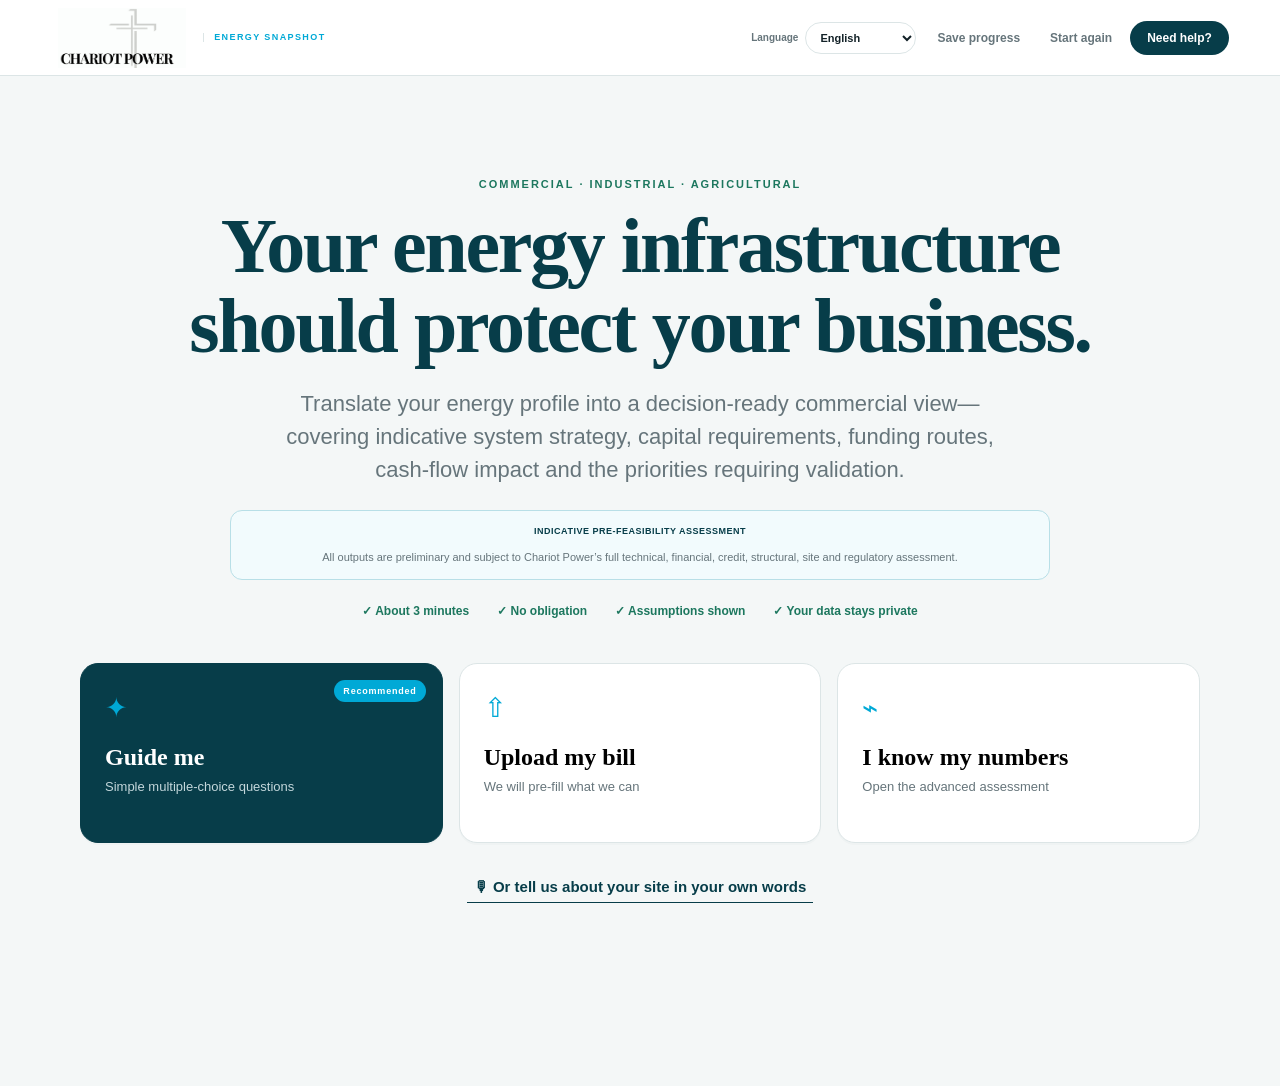
==== index.html @ 72719eb7 "Add files via upload" ====
<!doctype html>
<html lang="en-ZA">
<head>
  <meta charset="utf-8">
  <meta name="viewport" content="width=device-width,initial-scale=1,viewport-fit=cover">
  <meta name="theme-color" content="#073d49">
  <title>Chariot Energy Snapshot</title>
  <meta name="description" content="A clear, finance-first energy pre-feasibility assessment for South African businesses.">
  <meta property="og:title" content="Chariot Power — Energy Snapshot">
  <meta property="og:description" content="See what solar could mean for your site, cash flow and energy risk.">
  <meta property="og:image" content="og-image.png">
  <link rel="manifest" href="manifest.webmanifest">
  <link rel="icon" href="chariot-logo.svg">
  <link rel="stylesheet" href="styles.css?v=20260901j">
<style>
.stat-row{display:flex;justify-content:space-between;gap:12px;padding:7px 0;border-bottom:1px solid rgba(0,0,0,.06);font-size:13px}
.stat-row:last-of-type{border-bottom:0}
.stat-row b{font-weight:700;white-space:nowrap}
.stage{display:flex;gap:11px;align-items:flex-start;padding:9px 0}
.stage-n{width:24px;height:24px;border-radius:50%;background:#073D49;color:#fff;display:grid;place-items:center;font-size:12px;font-weight:700;flex:none}
.stage p{margin:3px 0 0;font-size:12.5px;line-height:1.5;opacity:.8}
.muted-note{font-size:11.5px;opacity:.72;line-height:1.5;margin:8px 0 0}
@media print{
  .site-map,#mapTools,.wizard-nav,.action-layer,button{display:none!important}
  body{background:#fff}
  .chart-card{break-inside:avoid;page-break-inside:avoid;border:1px solid #ccc!important}
}
</style>
</head>
<body>
  <a class="skip-link" href="#workspace">Skip to assessment</a>
  <header class="topbar">
    <a class="brand" href="#" aria-label="Chariot Energy Snapshot home">
      <img class="brand-logo" src="chariot-logo.svg" alt="Chariot Power">
      <span class="brand-product">ENERGY SNAPSHOT</span>
    </a>
    <div class="top-actions">
      <label class="language-control" for="languageSelect"><span>Language</span><select id="languageSelect" aria-label="Language"><option value="en">English</option><option value="zu">isiZulu</option><option value="af">Afrikaans</option></select></label>
      <button class="text-btn" id="saveBtn" type="button">Save progress</button>
      <button class="text-btn" id="restartBtn" type="button">Start again</button>
      <button class="help-btn" id="helpBtn" type="button">Need help?</button>
    </div>
  </header>

  <main id="workspace" class="workspace">
    <section class="intro" id="intro">
      <div class="eyebrow">COMMERCIAL · INDUSTRIAL · AGRICULTURAL</div>
      <h1>Your energy infrastructure should protect your business.</h1>
      <p>Translate your energy profile into a decision-ready commercial view—covering indicative system strategy, capital requirements, funding routes, cash-flow impact and the priorities requiring validation.</p>
      <div class="scope-notice"><strong>Indicative pre-feasibility assessment</strong><span>All outputs are preliminary and subject to Chariot Power’s full technical, financial, credit, structural, site and regulatory assessment.</span></div>
      <div class="trust-row" aria-label="Assessment benefits">
        <span>✓ About 3 minutes</span><span>✓ No obligation</span><span>✓ Assumptions shown</span><span>✓ Your data stays private</span>
      </div>

      <div class="start-grid">
        <button class="start-card primary" type="button" data-start="guided">
          <span class="start-icon">✦</span><strong>Guide me</strong>
          <small>Simple multiple-choice questions</small><b>Recommended</b>
        </button>
        <button class="start-card" type="button" data-start="upload">
          <span class="start-icon">⇧</span><strong>Upload my bill</strong>
          <small>We will pre-fill what we can</small>
        </button>
        <button class="start-card" type="button" data-start="advanced">
          <span class="start-icon">⌁</span><strong>I know my numbers</strong>
          <small>Open the advanced assessment</small>
        </button>
      </div>
      <button class="voice-start" id="voiceStart" type="button">🎙 Or tell us about your site in your own words</button>
      <div class="voice-panel" id="voicePanel" hidden>
        <label for="voiceNotes">Describe your electricity problem, equipment and priorities</label>
        <textarea id="voiceNotes" rows="4" placeholder="For example: We run a dairy farm near Underberg. Our bill is about R80,000 per month, mostly from cooling and pumps..."></textarea>
        <div class="inline-actions"><button class="secondary-btn" id="recordBtn" type="button">Start voice capture</button><button class="primary-btn compact" data-start="guided" type="button">Use these notes</button></div>
        <p class="micro">Voice capture uses your browser's speech service where supported. You can edit the transcript before sharing.</p>
      </div>
    </section>

    <section class="app" id="app" hidden>
      <nav class="progress" aria-label="Assessment progress">
        <button type="button" data-step-nav="1"><span>1</span><b>Energy</b></button>
        <button type="button" data-step-nav="2"><span>2</span><b>Site</b></button>
        <button type="button" data-step-nav="3"><span>3</span><b>Solution</b></button>
        <button type="button" data-step-nav="4"><span>4</span><b>Finance</b></button>
        <button type="button" data-step-nav="5"><span>5</span><b>Snapshot</b></button>
      </nav>

      <div class="assessment-scope"><b>INDICATIVE · SUBJECT TO FULL ASSESSMENT</b><span>Figures update from the information supplied and modelled assumptions. They do not constitute a quotation, finance approval, engineering design or performance guarantee.</span></div>
      <div class="mode-bar">
        <div><strong id="modeTitle">Guided mode</strong><small id="modeCopy">We will keep this simple and make transparent assumptions.</small></div>
        <label class="switch"><input id="advancedToggle" type="checkbox"><span></span>Advanced</label>
      </div>

      <div class="app-grid">
        <div class="form-column">
          <section class="step active" data-step="1">
            <div class="step-head"><span>01</span><div><h2>Let’s understand your energy spend</h2><p>Use the number you know. You can skip anything else.</p></div></div>

            <div class="choice-tabs" role="tablist" aria-label="Energy input method">
              <button class="active" type="button" data-energy-mode="bill">I know my monthly bill</button>
              <button type="button" data-energy-mode="kwh">I know my monthly kWh</button>
              <button type="button" data-energy-mode="upload">Upload a bill</button>
            </div>
            <div class="field-grid two">
              <div class="field" data-energy-panel="bill"><label for="monthlyBill">Average monthly bill <span>including VAT</span></label><div class="input-prefix"><i>R</i><input id="monthlyBill" inputmode="decimal" type="number" min="0" step="1000" placeholder="e.g. 80 000"></div></div>
              <div class="field" data-energy-panel="kwh" hidden><label for="monthlyKwh">Average monthly usage</label><div class="input-suffix"><input id="monthlyKwh" inputmode="decimal" type="number" min="0" step="1000" placeholder="e.g. 35 000"><i>kWh</i></div></div>
              <div class="field"><label for="billHistory">How much billing history do you have?</label><select id="billHistory"><option value="1">One recent bill</option><option value="3">About 3 months</option><option value="6">About 6 months</option><option value="12" selected>12 months or more</option></select></div>
            </div>
            <div class="upload-zone" data-energy-panel="upload" hidden>
              <input id="billFile" type="file" accept=".pdf,.csv,.xlsx,.xls,image/*" multiple>
              <label for="billFile"><strong>Drop bills or meter data here</strong><span>PDF, photo, CSV or spreadsheet</span></label>
              <div id="fileList" class="file-list"></div>
              <p class="micro">Files are analysed in your browser for this preliminary snapshot and are not automatically transmitted.</p>
            </div>

            <fieldset>
              <legend>What kind of operation is this?</legend>
              <div class="option-grid sectors" id="sectorChoices">
                <button type="button" data-value="farm"><span>🌱</span><b>Farm / Agriculture</b></button>
                <button type="button" data-value="industrial"><span>⚙</span><b>Factory / Industrial</b></button>
                <button type="button" data-value="commercial"><span>▦</span><b>Commercial / Retail</b></button>
                <button type="button" data-value="hospitality"><span>⌂</span><b>Hospitality</b></button>
                <button type="button" data-value="mining"><span>◇</span><b>Mining / Quarry</b></button>
                <button type="button" data-value="other"><span>＋</span><b>Something else</b></button>
              </div>
            </fieldset>

            <div class="advanced-only">
              <h3>Advanced electricity details</h3>
              <div class="field-grid three">
                <div class="field"><label for="tariff">Blended tariff</label><div class="input-prefix"><i>R</i><input id="tariff" type="number" min="0.5" max="12" step="0.01" value="2.65"></div></div>
                <div class="field"><label for="peakKva">Recorded peak demand</label><div class="input-suffix"><input id="peakKva" type="number" min="0" step="1" placeholder="Optional"><i>kVA</i></div></div>
                <div class="field"><label for="demandCharge">Demand charge</label><div class="input-suffix"><input id="demandCharge" type="number" min="0" step="10" value="185"><i>R/kVA</i></div></div>
              </div>
            </div>
            <div class="step-actions"><span></span><button class="primary-btn next" type="button" data-next="2">Continue to site →</button></div>
          </section>

          <section class="step" data-step="2">
            <div class="step-head"><span>02</span><div><h2>Tell us about your site</h2><p>We use location and operating patterns to tighten the estimate.</p></div></div>

            <fieldset>
              <legend>Where is the site?</legend>
              <div class="location-box">
                <div class="location-search"><input id="siteAddress" type="search" placeholder="Search business, town or address"><button id="addressSearchBtn" type="button">Search</button></div>
                <div id="addressResults" class="address-results" hidden></div>
                <div class="location-search coordinate-search"><input id="manualCoordinates" type="text" inputmode="decimal" placeholder="Paste coordinates, e.g. -29.8587, 31.0218"><button id="coordinateBtn" type="button">Use coordinates</button></div>
                <div class="location-divider"><span>or</span></div>
                <button class="location-btn" id="geoBtn" type="button">◎ Use my current location</button>
                <p id="geoStatus" class="status-line">You can also choose a province below.</p>
                <div id="siteMap" class="site-map" hidden aria-label="Satellite site map"></div>
                <div id="mapTools" class="map-tools" hidden aria-label="Site mapping tools"><button type="button" data-map-tool="freehand">✏️ Freehand area</button><button type="button" data-map-tool="rectangle">▭ Rectangle</button><label class="map-pin-type"><span>Pin type</span><select id="pinType"><option value="inverter">Inverter</option><option value="battery">Battery</option><option value="grid">Grid point</option><option value="critical">Critical load</option></select></label><button type="button" data-map-tool="marker">📍 Drop pin</button><button type="button" data-map-tool="polyline">📏 Measure cable run</button><button type="button" data-map-tool="clear">↺ Clear</button></div>
                <div id="mapReadout" class="map-readout" hidden></div>
                <div id="solarResourceCard" class="solar-resource-card" hidden>
                  <div><strong>Free solar-resource check</strong><p>With your permission, retrieve measured long-term solar data for these coordinates from PVGIS, falling back to NASA POWER. Your coordinates leave this browser only when you press the button.</p></div>
                  <button type="button" id="solarDataBtn">Retrieve free solar data</button>
                  <div id="solarDataStatus" class="solar-data-status">Using the provincial average until you retrieve free solar data.</div>
                  <div class="source-links"><a href="https://power.larc.nasa.gov/docs/services/api/" target="_blank" rel="noopener">NASA POWER API documentation</a><a href="https://joint-research-centre.ec.europa.eu/photovoltaic-geographical-information-system-pvgis/using-pvgis-5/api-non-interactive-service_en" target="_blank" rel="noopener">PVGIS API documentation</a><a id="pvgisLink" href="https://re.jrc.ec.europa.eu/pvg_tools/en/" target="_blank" rel="noopener">Validate in PVGIS</a></div>
                </div>
              </div>
              <div class="field-grid two compact-top">
                <div class="field"><label for="province">Province</label><select id="province"><option value="">Choose province</option><option>KwaZulu-Natal</option><option>Gauteng</option><option>Western Cape</option><option>Eastern Cape</option><option>Free State</option><option>Limpopo</option><option>Mpumalanga</option><option>North West</option><option>Northern Cape</option></select></div>
                <div class="field"><label for="supply">Electricity supply</label><select id="supply"><option value="eskom">Eskom direct</option><option value="municipal">Municipality</option><option value="private">Private / landlord</option><option value="unknown">Not sure</option></select></div>
              </div>
            </fieldset>

            <fieldset>
              <legend>When do you use most electricity?</legend>
              <div class="option-grid three" id="timingChoices">
                <button type="button" data-value="day"><span>☀</span><b>Mostly daytime</b><small>More than 60% while the sun is up</small></button>
                <button class="selected" type="button" data-value="mixed"><span>◐</span><b>Day and night</b><small>A fairly even operating pattern</small></button>
                <button type="button" data-value="night"><span>☾</span><b>Mostly at night</b><small>Less than 30% during daytime</small></button>
              </div>
            </fieldset>

            <fieldset>
              <legend>What do you want to power? <em>Choose everything that applies</em></legend>
              <div class="load-builder" id="loadBuilder"></div>
              <button class="add-custom advanced-only" id="addCustomLoad" type="button">＋ Add custom equipment</button>
              <p id="loadSummary" class="assumption-note">Nothing selected yet. We can estimate from your bill if you prefer.</p>
            </fieldset>

            <div class="advanced-only">
              <h3>Advanced site details</h3>
              <div class="field-grid three">
                <div class="field"><label for="roofArea">Usable roof area</label><div class="input-suffix"><input id="roofArea" type="number" min="0" placeholder="Optional"><i>m²</i></div></div>
                <div class="field"><label for="groundArea">Usable ground area</label><div class="input-suffix"><input id="groundArea" type="number" min="0" placeholder="Optional"><i>m²</i></div></div>
                <div class="field"><label for="growth">Planned load growth</label><div class="input-suffix"><input id="growth" type="number" min="0" max="100" value="0"><i>%</i></div></div>
              </div>
              <div id="customLoads" class="custom-loads"></div>
              <div id="advancedLoadTable" class="advanced-load-table"></div>
              <p class="micro">Advanced equipment fields refine the operating profile. Leave unknown values unchanged and they remain clearly labelled as assumptions.</p>
            </div>

            <div class="step-actions"><button class="ghost-btn back" type="button" data-back="1">← Back</button><button class="primary-btn next" type="button" data-next="3">Build my options →</button></div>
          </section>

          <section class="step" data-step="3">
            <div class="step-head"><span>03</span><div><h2>Build the right energy strategy</h2><p>Start with the outcome you need. Add or remove options at any time.</p></div></div>

            <fieldset>
              <legend>What matters most right now?</legend>
              <div class="option-grid three" id="priorityChoices">
                <button class="selected" type="button" data-value="cashflow"><span>↗</span><b>Protect cash flow</b><small>Low or no upfront capital</small></button>
                <button type="button" data-value="ownership"><span>◆</span><b>Own the system</b><small>Build a long-term asset</small></button>
                <button type="button" data-value="return"><span>⌁</span><b>Fastest return</b><small>Maximise financial benefit</small></button>
              </div>
            </fieldset>

            <fieldset>
              <legend>How much continuity do you need?</legend>
              <div class="option-grid three" id="resilienceChoices">
                <button class="selected" type="button" data-value="saving"><span>☀</span><b>Cost saving</b><small>No battery required</small></button>
                <button type="button" data-value="critical"><span>▣</span><b>Critical loads</b><small>Keep essentials operating</small></button>
                <button type="button" data-value="full"><span>⬡</span><b>Full-site resilience</b><small>Extended operational continuity</small></button>
              </div>
            </fieldset>

            <fieldset>
              <legend>Optional upgrades <em>See the impact instantly</em></legend>
              <div class="upgrade-grid" id="upgradeGrid"></div>
              <p class="micro">Selections are indicative allowances, not final engineering specifications.</p>
            </fieldset>

            <div class="advanced-only">
              <h3>Advanced operating details</h3>
              <div class="field-grid three">
                <div class="field"><label for="dieselSpend">Monthly diesel spend</label><div class="input-prefix"><i>R</i><input id="dieselSpend" type="number" min="0" value="0"></div></div>
                <div class="field"><label for="outageHours">Typical outage duration</label><div class="input-suffix"><input id="outageHours" type="number" min="0" max="24" step="0.5" value="2"><i>hours</i></div></div>
                <div class="field"><label for="criticalPercent">Critical portion of load</label><div class="input-suffix"><input id="criticalPercent" type="number" min="5" max="100" value="30"><i>%</i></div></div>
                <div class="field"><label for="performanceRatio">Performance ratio</label><div class="input-suffix"><input id="performanceRatio" type="number" min="50" max="95" value="79"><i>%</i></div></div>
                <div class="field"><label for="degradation">Annual PV degradation</label><div class="input-suffix"><input id="degradation" type="number" min="0" max="2" step="0.05" value="0.5"><i>%</i></div></div>
                <div class="field"><label for="existingGenerator">Existing generator</label><select id="existingGenerator"><option value="none">None</option><option value="manual">Manual generator</option><option value="auto">Automatic generator / ATS</option><option value="unknown">Not sure</option></select></div>
              </div>
            </div>

            <div class="step-actions"><button class="ghost-btn back" type="button" data-back="2">← Back</button><button class="primary-btn next" type="button" data-next="4">Compare finance →</button></div>
          </section>

          <section class="step" data-step="4">
            <div class="step-head"><span>04</span><div><h2>Compare ways to fund it</h2><p>See the estimated cash impact—not just the system price.</p></div></div>
            <div class="finance-summary" id="financeSummary"></div>
            <div class="finance-cards" id="financeCards"></div>
            <div class="advanced-only">
              <h3>Adjust finance assumptions</h3>
              <div class="field-grid four">
                <div class="field"><label for="interestRate">Bank interest</label><div class="input-suffix"><input id="interestRate" type="number" min="0" max="30" step="0.1" value="11.75"><i>%</i></div></div>
                <div class="field"><label for="loanTerm">Loan term</label><div class="input-suffix"><input id="loanTerm" type="number" min="1" max="20" value="10"><i>years</i></div></div>
                <div class="field"><label for="deposit">Deposit</label><div class="input-suffix"><input id="deposit" type="number" min="0" max="100" value="10"><i>%</i></div></div>
                <div class="field"><label for="ppaEscalation">PPA escalation</label><div class="input-suffix"><input id="ppaEscalation" type="number" min="0" max="15" step="0.1" value="6"><i>%</i></div></div>
                <div class="field"><label for="gridEscalation">Grid escalation</label><div class="input-suffix"><input id="gridEscalation" type="number" min="0" max="20" step="0.1" value="8"><i>%</i></div></div>
                <div class="field"><label for="discountRate">Discount rate</label><div class="input-suffix"><input id="discountRate" type="number" min="0" max="30" step="0.1" value="10"><i>%</i></div></div>
                <div class="field"><label for="ppaDiscount">PPA starting discount</label><div class="input-suffix"><input id="ppaDiscount" type="number" min="1" max="50" value="15"><i>%</i></div></div>
                <div class="field"><label for="ppaRate">PPA starting tariff</label><div class="input-prefix"><i>R</i><input id="ppaRate" type="number" min="0" max="10" step="0.01" placeholder="Auto"></div></div>
                <div class="field"><label for="analysisYears">Analysis period</label><div class="input-suffix"><input id="analysisYears" type="number" min="5" max="25" value="20"><i>years</i></div></div>
                <div class="field"><label for="taxRate">Indicative company tax rate</label><div class="input-suffix"><input id="taxRate" type="number" min="0" max="50" value="27"><i>%</i></div></div>
              </div>
            </div>
            <div class="assumption-banner">ⓘ All financial comparisons are indicative pre-feasibility scenarios and remain subject to full credit assessment, verified tariffs, approved funding terms, tax review and final commercial agreements.</div>
            <div class="step-actions"><button class="ghost-btn back" type="button" data-back="3">← Back</button><button class="primary-btn next" type="button" data-next="5">View my snapshot →</button></div>
          </section>

          <section class="step results-step" data-step="5">
            <div class="result-hero">
              <div><div class="result-brand result-brand-dark"><img src="chariot-logo-transparent.png" alt="Chariot Power"><span>ENERGY SNAPSHOT</span></div><div class="eyebrow light">INDICATIVE PRE-FEASIBILITY SNAPSHOT · SUBJECT TO FULL ASSESSMENT</div><h2 id="resultHeadline">A clearer energy path starts here.</h2><p id="resultSubhead"></p></div>
              <div class="confidence-ring"><strong id="confidenceScore">—</strong><span>data confidence</span></div>
            </div>
            <div class="result-kpis" id="resultKpis"></div>
            <div class="decision-card"><div><span>INDICATIVE ROUTE FOR FURTHER ASSESSMENT</span><h3 id="recommendation"></h3><p id="recommendationWhy"></p></div><div class="decision-badge" id="fitBadge"></div></div>
            <div class="dashboard-grid">
              <article class="chart-card wide"><header><div><span>20-YEAR CAPITAL DECISION</span><h3>What each route could cost</h3></div><div class="scenario-switch"><button class="active" data-scenario="base">Base</button><button data-scenario="conservative">Conservative</button><button data-scenario="upside">Upside</button></div></header><div id="costChart" class="chart"></div></article>
              <article class="chart-card"><header><div><span>ENERGY MATCH</span><h3>Typical operating day</h3></div></header><div id="loadChart" class="chart"></div></article>
              <article class="chart-card"><header><div><span>SOLUTION</span><h3>Proposed first configuration</h3></div></header><div id="systemSnapshot"></div></article><article class="chart-card"><header><div><span>STAGED ROADMAP</span><h3>Build now, remain ready for later</h3></div></header><div id="stagedPlan"></div></article>
              <article class="chart-card wide"><header><div><span>MONTHLY ENERGY</span><h3>Consumption and solar generation through the year</h3></div></header><div id="monthlyChart" class="chart"></div></article>
              <article class="chart-card"><header><div><span>YEAR-ONE CASH FLOW</span><h3>Where the value comes from</h3></div></header><div id="waterfallChart" class="chart"></div></article>
              <article class="chart-card"><header><div><span>ENERGY FLOW</span><h3>How energy moves through the site</h3></div></header><div id="energyFlow"></div></article>
              <article class="chart-card wide"><header><div><span>SENSITIVITY</span><h3>How tariff and production changes affect value</h3></div></header><div id="sensitivityMatrix"></div></article>
              <article class="chart-card wide"><header><div><span>FINANCE COMPARISON</span><h3>Decision table</h3></div></header><div class="table-wrap"><table id="comparisonTable"></table></div></article>
              <article class="chart-card"><header><div><span>STORAGE</span><h3>What the battery actually does</h3></div></header><div id="batteryInsight"></div></article>
              <article class="chart-card"><header><div><span>SEQUENCE</span><h3>You do not have to do it all at once</h3></div></header><div id="stagedView"></div></article>
              <article class="chart-card"><header><div><span>READINESS</span><h3>What we know</h3></div></header><div id="confidencePanel"></div></article>
              <article class="chart-card"><header><div><span>NEXT REVIEW</span><h3>What could change this result</h3></div></header><div id="riskPanel"></div></article>
            </div>

            <div class="notes-card"><label for="clientNotes">Anything Chariot should know?</label><textarea id="clientNotes" rows="4" placeholder="Add operating constraints, planned equipment, landlord considerations, preferred timing or questions..."></textarea></div>

            <div class="action-layer">
              <div><span>NEXT STEP</span><h2>Progress from indicative opportunity to an investment-ready assessment.</h2><p>Chariot will validate the data, site, technical solution, regulatory requirements and funding structure with you before any commercial commitment.</p></div>
              <div class="action-buttons">
                <button class="primary-btn" id="meetingBtn" type="button">Schedule an energy review →</button>
                <button class="secondary-btn" id="whatsappBtn" type="button">Share with Chariot on WhatsApp</button>
                <button class="secondary-btn" id="emailBtn" type="button">Send by email</button>
                <button class="secondary-btn" id="printBtn" type="button">Print one-page board summary</button>
              </div>
            </div>
            <p class="legal legal-strong"><strong>Important:</strong> Every output in this snapshot—including system sizing, generation, savings, costs, cash flow, NPV, IRR, payback, resilience and funding comparisons—is indicative only and subject to full assessment. This is not a quotation, credit offer, tax opinion, engineering design, regulatory approval or performance guarantee. Final outcomes require verified consumption data, site and structural assessment, detailed engineering, equipment selection, grid and regulatory review, credit approval, tax advice and signed commercial terms.</p>
            <div class="step-actions"><button class="ghost-btn back" type="button" data-back="4">← Review assumptions</button><button class="primary-btn" id="editBtn" type="button">Refine my assessment</button></div>
          </section>
        </div>

        <aside class="live-panel" id="livePanel">
          <img class="live-logo" src="chariot-logo-transparent.png" alt="Chariot Power">
          <div class="live-head"><div><span>LIVE INDICATIVE VIEW · SUBJECT TO FULL ASSESSMENT</span><h2>Your energy opportunity</h2></div><b><i></i> LIVE</b></div>
          <div class="live-kpis">
            <div><span>System range</span><strong id="liveSystem">—</strong></div>
            <div><span>Year-one benefit</span><strong id="liveSaving">—</strong></div>
            <div><span>Estimated capex</span><strong id="liveCapex">—</strong></div>
            <div><span>Cash-flow route</span><strong id="liveRoute">—</strong></div>
          </div>
          <div class="mini-chart-card"><span>20-YEAR COST OUTLOOK</span><div id="miniChart" class="mini-chart"></div></div>
          <div class="live-status"><div><span>Data confidence</span><strong id="liveConfidence">Starting</strong></div><div class="confidence-bar"><i id="confidenceBar"></i></div><p id="nextBestInput">Add your monthly bill to begin.</p></div>
          <div class="assumption-count"><span id="knownCount">0 supplied</span><span id="assumedCount">Assumptions visible</span></div>
        </aside>
      </div>
    </section>
  </main>

  <dialog id="helpDialog">
    <form method="dialog"><button class="dialog-close" aria-label="Close">×</button><div class="eyebrow">WE’RE HERE TO HELP</div><h2>You do not need to know the technical answers.</h2><p>Use the guided questions, upload a bill, or send Chariot a short description. The team will verify everything before any proposal is issued.</p><a class="primary-btn" href="tel:+27661105578">Call +27 66 110 5578</a><a class="secondary-btn" href="https://wa.me/27661105578" target="_blank" rel="noopener">Open WhatsApp</a></form>
  </dialog>

  <dialog id="meetingDialog">
    <form method="dialog" id="meetingForm"><button class="dialog-close" aria-label="Close">×</button><div class="eyebrow">BOOK AN ENERGY REVIEW</div><h2>Choose a convenient starting point.</h2><label for="meetingName">Your name</label><input id="meetingName" required placeholder="Full name"><label for="meetingCompany">Company</label><input id="meetingCompany" placeholder="Company or site"><label for="meetingContact">Phone or email</label><input id="meetingContact" required placeholder="How should we reach you?"><label for="meetingWindow">Preferred time</label><select id="meetingWindow"><option>Weekday morning</option><option>Weekday afternoon</option><option>As soon as possible</option></select><button class="primary-btn" id="requestMeetingBtn" type="button">Send meeting request →</button><p class="micro">This sends your preference to Chariot on WhatsApp. The team will confirm the meeting and provide the online link.</p></form>
  </dialog>

  <template id="customLoadTemplate"><div class="custom-load-row"><input data-custom="name" placeholder="Equipment"><input data-custom="kw" type="number" min="0" placeholder="kW"><input data-custom="hours" type="number" min="0" max="24" placeholder="Hours/day"><button type="button" aria-label="Remove">×</button></div></template>
  <script src="i18n.js?v=20260901j" defer></script>
  <script src="app.js?v=20260901j" defer></script>
</body>
</html>
---- styles.css ----
:root{--ink:#122127;--muted:#66757b;--line:#dce5e6;--paper:#f4f7f7;--white:#fff;--deep:#073d49;--deep2:#052e37;--cyan:#00a9d6;--cyan2:#dff5fa;--green:#1c775e;--green2:#e4f4ee;--gold:#b78a45;--amber:#f3a712;--red:#b74b4b;--shadow:0 16px 50px rgba(7,61,73,.08);--radius:18px;--serif:Georgia,'Times New Roman',serif;--sans:Inter,'Segoe UI',Arial,sans-serif}
*{box-sizing:border-box}html{scroll-behavior:smooth}body{margin:0;background:var(--paper);color:var(--ink);font-family:var(--sans);font-size:15px}button,input,select,textarea{font:inherit}button{cursor:pointer}button:focus-visible,input:focus-visible,select:focus-visible,textarea:focus-visible,a:focus-visible{outline:3px solid rgba(0,169,214,.35);outline-offset:2px}.skip-link{position:absolute;left:-9999px}.skip-link:focus{left:12px;top:12px;z-index:1000;background:#fff;padding:12px}.topbar{height:76px;padding:0 clamp(18px,4vw,60px);display:flex;align-items:center;justify-content:space-between;background:rgba(255,255,255,.96);border-bottom:1px solid var(--line);position:sticky;top:0;z-index:50;backdrop-filter:blur(14px)}.brand{display:flex;align-items:center;gap:12px;color:var(--deep);text-decoration:none}.brand-mark{width:38px;height:38px;border-radius:12px;display:grid;place-items:center;background:var(--deep);color:#fff;font-family:var(--serif);font-size:22px;font-weight:700}.brand span:last-child{display:flex;flex-direction:column;line-height:1.05;letter-spacing:1.4px}.brand strong{font-size:13px}.brand small{font-size:9px;color:var(--cyan);margin-top:5px}.top-actions{display:flex;align-items:center;gap:6px}.text-btn,.help-btn{border:0;background:transparent;padding:10px 12px;color:var(--muted);font-size:12px;font-weight:700}.help-btn{background:var(--deep);color:#fff;border-radius:999px;padding-inline:17px}.workspace{max-width:1500px;margin:auto;padding:0 clamp(16px,3.5vw,52px) 80px}.intro{max-width:1120px;margin:0 auto;padding:clamp(60px,8vw,110px) 0;text-align:center}.eyebrow{font-size:11px;font-weight:800;letter-spacing:2px;color:var(--green);margin-bottom:16px}.eyebrow.light{color:#80d9ea}.intro h1{font-family:var(--serif);font-size:clamp(40px,6.4vw,78px);line-height:1.02;letter-spacing:-2.3px;max-width:950px;margin:0 auto 22px;color:var(--deep)}.intro>p{font-size:clamp(17px,2vw,22px);line-height:1.5;color:var(--muted);max-width:760px;margin:0 auto}.trust-row{display:flex;justify-content:center;gap:12px 28px;flex-wrap:wrap;margin:28px 0 45px;color:var(--green);font-size:12px;font-weight:700}.start-grid{display:grid;grid-template-columns:repeat(3,1fr);gap:16px}.start-card{position:relative;min-height:180px;border:1.5px solid var(--line);border-radius:var(--radius);background:#fff;padding:28px 24px;text-align:left;display:flex;flex-direction:column;transition:.2s;box-shadow:0 2px 0 rgba(7,61,73,.02)}.start-card:hover{transform:translateY(-4px);border-color:var(--cyan);box-shadow:var(--shadow)}.start-card.primary{background:var(--deep);color:#fff;border-color:var(--deep)}.start-icon{font-size:27px;color:var(--cyan);margin-bottom:20px}.start-card strong{font-family:var(--serif);font-size:24px}.start-card small{margin-top:8px;color:var(--muted);font-size:13px}.start-card.primary small{color:#c3d7db}.start-card b{position:absolute;right:16px;top:16px;background:var(--cyan);color:#fff;padding:6px 9px;border-radius:999px;font-size:9px;letter-spacing:.8px}.voice-start{margin-top:28px;border:0;background:transparent;color:var(--deep);font-weight:800;border-bottom:1px solid var(--deep);padding:7px}.voice-panel{max-width:760px;margin:24px auto 0;background:#fff;border:1px solid var(--line);border-radius:var(--radius);padding:24px;text-align:left}.voice-panel textarea{width:100%;margin:8px 0 12px}.micro{font-size:11px;color:var(--muted);line-height:1.5}.inline-actions{display:flex;gap:10px}.app{padding-top:24px}.progress{display:grid;grid-template-columns:repeat(5,1fr);max-width:900px;margin:0 auto 20px;position:relative}.progress:before{content:"";position:absolute;height:1px;background:var(--line);left:10%;right:10%;top:17px}.progress button{position:relative;z-index:1;border:0;background:transparent;text-align:center;color:#8b989c}.progress span{display:grid;place-items:center;width:34px;height:34px;border-radius:50%;background:var(--paper);border:1px solid var(--line);margin:0 auto 7px;font-size:11px;font-weight:800}.progress b{font-size:10px;text-transform:uppercase;letter-spacing:1px}.progress button.current,.progress button.done{color:var(--deep)}.progress button.current span{background:var(--deep);color:#fff;border-color:var(--deep)}.progress button.done span{background:var(--cyan2);border-color:var(--cyan);color:var(--deep)}.mode-bar{max-width:1320px;margin:0 auto 18px;background:#fff;border:1px solid var(--line);border-radius:14px;padding:11px 16px;display:flex;align-items:center;justify-content:space-between}.mode-bar>div{display:flex;align-items:baseline;gap:10px}.mode-bar strong{font-size:12px;color:var(--deep)}.mode-bar small{font-size:11px;color:var(--muted)}.switch{font-size:11px;font-weight:800;display:flex;align-items:center;gap:8px;cursor:pointer}.switch input{position:absolute;opacity:0}.switch span{width:38px;height:22px;background:#ccd6d8;border-radius:999px;position:relative;transition:.2s}.switch span:after{content:"";position:absolute;width:16px;height:16px;background:#fff;border-radius:50%;top:3px;left:3px;transition:.2s;box-shadow:0 1px 4px rgba(0,0,0,.2)}.switch input:checked+span{background:var(--cyan)}.switch input:checked+span:after{transform:translateX(16px)}.app-grid{max-width:1320px;margin:auto;display:grid;grid-template-columns:minmax(0,1fr) 390px;gap:22px;align-items:start}.form-column{min-width:0}.step{display:none;background:#fff;border:1px solid var(--line);border-radius:var(--radius);padding:clamp(22px,4vw,42px);box-shadow:0 8px 30px rgba(7,61,73,.04)}.step.active{display:block}.step-head{display:flex;align-items:flex-start;gap:16px;margin-bottom:30px}.step-head>span{width:36px;height:36px;display:grid;place-items:center;border:1px solid var(--line);border-radius:50%;font-size:10px;font-weight:800;color:var(--green);flex:none}.step-head h2{font-family:var(--serif);font-size:clamp(25px,3vw,36px);line-height:1.1;margin:0;color:var(--deep)}.step-head p{margin:8px 0 0;color:var(--muted)}fieldset{border:0;padding:0;margin:32px 0}legend{font-size:12px;font-weight:800;letter-spacing:.4px;margin-bottom:13px;color:var(--deep)}legend em{font-style:normal;color:var(--muted);font-weight:500;margin-left:6px}.choice-tabs{display:grid;grid-template-columns:repeat(3,1fr);gap:8px;margin-bottom:18px}.choice-tabs button{border:1px solid var(--line);background:#fff;border-radius:10px;padding:12px;color:var(--muted);font-size:12px;font-weight:800}.choice-tabs button.active{background:var(--deep);border-color:var(--deep);color:#fff}.field-grid{display:grid;gap:15px}.field-grid.two{grid-template-columns:repeat(2,1fr)}.field-grid.three{grid-template-columns:repeat(3,1fr)}.field-grid.four{grid-template-columns:repeat(4,1fr)}.field label,dialog label{display:block;font-size:12px;font-weight:800;margin-bottom:7px}.field label span{font-weight:400;color:var(--muted)}input,select,textarea{width:100%;border:1px solid var(--line);background:#fff;border-radius:10px;padding:13px 14px;color:var(--ink)}textarea{resize:vertical}.input-prefix,.input-suffix{position:relative}.input-prefix i,.input-suffix i{position:absolute;top:50%;transform:translateY(-50%);font-style:normal;color:var(--muted);font-size:12px;font-weight:700}.input-prefix i{left:14px}.input-prefix input{padding-left:34px}.input-suffix i{right:14px}.input-suffix input{padding-right:55px}.option-grid{display:grid;gap:10px}.option-grid.sectors{grid-template-columns:repeat(3,1fr)}.option-grid.three{grid-template-columns:repeat(3,1fr)}.option-grid button{border:1px solid var(--line);background:#fff;border-radius:13px;padding:17px 14px;text-align:left;display:flex;flex-direction:column;min-height:104px;transition:.15s}.option-grid button:hover{border-color:var(--cyan)}.option-grid button.selected{background:var(--deep);border-color:var(--deep);color:#fff}.option-grid button>span{font-size:19px;color:var(--cyan);margin-bottom:10px}.option-grid button b{font-size:13px}.option-grid button small{font-size:10.5px;color:var(--muted);line-height:1.35;margin-top:5px}.option-grid button.selected small{color:#c4dadd}.upload-zone{border:1.5px dashed #afbec1;background:var(--paper);border-radius:14px;padding:25px;text-align:center;position:relative}.upload-zone input{position:absolute;inset:0;opacity:0;cursor:pointer}.upload-zone label{display:flex;flex-direction:column;gap:6px;pointer-events:none}.upload-zone label strong{color:var(--deep)}.upload-zone label span{font-size:11px;color:var(--muted)}.file-list{position:relative;z-index:2;margin-top:10px;font-size:11px;color:var(--green)}.location-box{border:1px solid var(--line);border-radius:14px;padding:16px;background:var(--paper)}.location-search{display:flex;gap:8px}.location-search button,.location-btn{border:1px solid var(--deep);background:var(--deep);color:#fff;border-radius:9px;padding:0 17px;font-weight:800;font-size:12px}.location-btn{width:100%;padding:12px;background:#fff;color:var(--deep)}.location-divider{display:flex;align-items:center;gap:10px;color:#98a5a8;font-size:10px;margin:10px 0}.location-divider:before,.location-divider:after{content:"";height:1px;background:var(--line);flex:1}.status-line{font-size:11px;color:var(--muted);margin:10px 0 0}.status-line.good{color:var(--green);font-weight:700}.status-line.bad{color:var(--red)}.address-results{background:#fff;border:1px solid var(--line);border-radius:9px;margin-top:7px;max-height:180px;overflow:auto}.address-results button{display:block;width:100%;border:0;border-bottom:1px solid var(--line);background:#fff;text-align:left;padding:10px;font-size:11px}.compact-top{margin-top:12px}.load-builder{display:grid;grid-template-columns:repeat(4,1fr);gap:9px}.load-card{border:1px solid var(--line);border-radius:12px;background:#fff;padding:13px 10px;text-align:left;min-height:84px;display:flex;flex-direction:column}.load-card.selected{background:var(--cyan2);border-color:var(--cyan);color:var(--deep)}.load-card span{font-size:20px}.load-card b{font-size:11px;margin-top:9px}.load-card small{font-size:9px;color:var(--muted);margin-top:3px}.assumption-note,.assumption-banner{background:#eef5f5;border-left:3px solid var(--cyan);padding:11px 13px;font-size:11px;line-height:1.5;color:var(--muted);border-radius:0 8px 8px 0}.add-custom{border:1px dashed var(--cyan);background:#fff;color:var(--deep);border-radius:9px;padding:10px;margin-top:10px;font-size:11px;font-weight:800}.custom-load-row{display:grid;grid-template-columns:2fr 1fr 1fr 38px;gap:7px;margin-top:8px}.custom-load-row input{padding:9px;font-size:11px}.custom-load-row button{border:0;border-radius:8px;background:#f6eaea;color:var(--red)}.advanced-only{display:none;border-top:1px solid var(--line);margin-top:28px;padding-top:22px}.advanced-mode .advanced-only{display:block}.advanced-only h3{font-family:var(--serif);color:var(--deep);font-size:18px;margin:0 0 14px}.upgrade-grid{display:grid;grid-template-columns:repeat(2,1fr);gap:10px}.upgrade-card{border:1px solid var(--line);border-radius:13px;background:#fff;padding:15px;text-align:left;position:relative;min-height:120px}.upgrade-card.selected{border-color:var(--cyan);box-shadow:inset 0 0 0 1px var(--cyan);background:#f7fdfe}.upgrade-card .check{position:absolute;right:12px;top:12px;width:20px;height:20px;border:1px solid var(--line);border-radius:6px;display:grid;place-items:center;font-size:12px}.upgrade-card.selected .check{background:var(--cyan);color:#fff;border-color:var(--cyan)}.upgrade-card b{display:block;color:var(--deep);font-size:13px;padding-right:25px}.upgrade-card small{display:block;color:var(--muted);font-size:10.5px;line-height:1.4;margin-top:6px}.upgrade-card em{font-style:normal;font-size:10px;color:var(--green);font-weight:700;display:block;margin-top:9px}.step-actions{display:flex;align-items:center;justify-content:space-between;gap:10px;border-top:1px solid var(--line);padding-top:22px;margin-top:30px}.primary-btn,.secondary-btn,.ghost-btn{border:0;border-radius:10px;padding:14px 20px;font-size:12px;font-weight:800;text-decoration:none;text-align:center;display:inline-flex;align-items:center;justify-content:center}.primary-btn{background:var(--cyan);color:#fff}.primary-btn:hover{background:#008fb6}.secondary-btn{background:#fff;border:1px solid var(--cyan);color:var(--deep)}.ghost-btn{background:var(--paper);color:var(--deep)}.compact{padding:11px 15px}.live-panel{position:sticky;top:98px;background:linear-gradient(155deg,var(--deep),var(--deep2));color:#fff;border-radius:var(--radius);padding:23px;box-shadow:0 20px 50px rgba(7,61,73,.18)}.live-head{display:flex;justify-content:space-between;gap:10px;align-items:flex-start}.live-head span,.mini-chart-card>span{font-size:9px;letter-spacing:1.3px;color:#8ddcec;font-weight:800}.live-head h2{font-family:var(--serif);font-size:21px;margin:5px 0}.live-head>b{font-size:8px;background:rgba(255,255,255,.1);padding:6px 9px;border-radius:999px;letter-spacing:1px}.live-head>b i{display:inline-block;width:5px;height:5px;background:#68df9f;border-radius:50%;margin-right:5px}.live-kpis{display:grid;grid-template-columns:repeat(2,1fr);gap:8px;margin:16px 0}.live-kpis>div{border:1px solid rgba(255,255,255,.13);background:rgba(255,255,255,.06);border-radius:11px;padding:11px}.live-kpis span{font-size:8px;color:#9ccbd3;text-transform:uppercase;letter-spacing:.6px}.live-kpis strong{display:block;font-family:var(--serif);font-size:15px;margin-top:6px}.mini-chart-card{background:#fff;border-radius:12px;color:var(--ink);padding:14px}.mini-chart-card>span{color:var(--muted)}.mini-chart{height:130px;margin-top:8px}.mini-chart svg,.chart svg{width:100%;height:100%;overflow:visible}.live-status{margin-top:13px;border-top:1px solid rgba(255,255,255,.14);padding-top:13px}.live-status>div:first-child{display:flex;justify-content:space-between;font-size:10px}.confidence-bar{height:5px;background:rgba(255,255,255,.12);border-radius:99px;margin:9px 0}.confidence-bar i{display:block;width:10%;height:100%;background:var(--cyan);border-radius:99px;transition:.3s}.live-status p{font-size:10px;color:#b8d0d5;margin:8px 0}.assumption-count{display:flex;justify-content:space-between;font-size:8px;color:#8bb7c0;border-top:1px solid rgba(255,255,255,.12);padding-top:11px}.finance-summary{background:var(--deep);color:#fff;border-radius:14px;padding:20px;display:grid;grid-template-columns:repeat(3,1fr);gap:12px;margin-bottom:15px}.finance-summary div{border-right:1px solid rgba(255,255,255,.15)}.finance-summary div:last-child{border:0}.finance-summary span{font-size:9px;color:#93c7d0;text-transform:uppercase}.finance-summary strong{display:block;font-family:var(--serif);font-size:20px;margin-top:5px}.finance-cards{display:grid;grid-template-columns:repeat(2,1fr);gap:10px}.finance-card{border:1px solid var(--line);border-radius:14px;padding:17px;position:relative}.finance-card.recommended{border-color:var(--cyan);box-shadow:inset 0 0 0 1px var(--cyan)}.finance-card .rec{position:absolute;right:10px;top:10px;background:var(--cyan2);color:var(--deep);font-size:8px;font-weight:800;border-radius:99px;padding:5px 7px}.finance-card h3{font-family:var(--serif);font-size:18px;margin:0;color:var(--deep)}.finance-card .payment{font-size:22px;font-weight:800;margin:13px 0 2px}.finance-card small{color:var(--muted);font-size:10px}.finance-card dl{font-size:10px;margin:14px 0 0}.finance-card dl div{display:flex;justify-content:space-between;padding:5px 0;border-top:1px solid var(--line)}.finance-card dd{font-weight:700;margin:0}.result-hero{background:linear-gradient(135deg,var(--deep),#0b6070);color:#fff;border-radius:16px;padding:28px;display:flex;justify-content:space-between;align-items:center;gap:20px}.result-hero h2{font-family:var(--serif);font-size:clamp(28px,4vw,45px);line-height:1.05;margin:0}.result-hero p{color:#bcd7dd;max-width:650px;line-height:1.45}.confidence-ring{width:118px;height:118px;border:8px solid rgba(255,255,255,.13);border-top-color:var(--cyan);border-radius:50%;display:flex;flex-direction:column;align-items:center;justify-content:center;flex:none}.confidence-ring strong{font-size:25px}.confidence-ring span{font-size:8px;text-transform:uppercase;color:#acd1d8;text-align:center}.result-kpis{display:grid;grid-template-columns:repeat(4,1fr);gap:10px;margin:12px 0}.result-kpis>div{border:1px solid var(--line);border-radius:13px;padding:16px}.result-kpis span{font-size:8px;text-transform:uppercase;letter-spacing:.8px;color:var(--muted)}.result-kpis strong{display:block;font-family:var(--serif);font-size:20px;color:var(--deep);margin-top:8px}.result-kpis small{font-size:9px;color:var(--green);display:block;margin-top:4px}.decision-card{border:1px solid var(--line);border-radius:14px;padding:20px;display:flex;justify-content:space-between;align-items:center;gap:16px;margin-bottom:12px}.decision-card span,.chart-card header span,.action-layer>div>span{font-size:8px;letter-spacing:1.2px;color:var(--green);font-weight:800}.decision-card h3{font-family:var(--serif);font-size:24px;color:var(--deep);margin:5px 0}.decision-card p{margin:0;color:var(--muted);font-size:11px}.decision-badge{border-radius:999px;background:var(--green2);color:var(--green);padding:9px 13px;font-weight:800;font-size:10px}.dashboard-grid{display:grid;grid-template-columns:repeat(2,1fr);gap:12px}.chart-card{border:1px solid var(--line);border-radius:14px;padding:18px;min-width:0}.chart-card.wide{grid-column:1/-1}.chart-card header{display:flex;justify-content:space-between;gap:10px;align-items:flex-start}.chart-card h3{font-family:var(--serif);color:var(--deep);font-size:19px;margin:4px 0 8px}.chart{height:245px}.scenario-switch{display:flex;background:var(--paper);border-radius:9px;padding:3px}.scenario-switch button{border:0;background:transparent;padding:7px 9px;border-radius:7px;font-size:9px;font-weight:800;color:var(--muted)}.scenario-switch button.active{background:#fff;color:var(--deep);box-shadow:0 1px 5px rgba(0,0,0,.08)}.system-list,.confidence-list,.risk-list{display:grid;gap:8px}.system-list div,.confidence-list div,.risk-list div{display:flex;justify-content:space-between;gap:15px;border-bottom:1px solid var(--line);padding:8px 0;font-size:10.5px}.system-list b,.confidence-list b{color:var(--deep)}.confidence-list i{font-style:normal;font-size:8px;padding:4px 6px;border-radius:99px}.confidence-list i.known{background:var(--green2);color:var(--green)}.confidence-list i.assumed{background:#fff4de;color:#936217}.risk-list div{display:block}.risk-list b{display:block;color:var(--deep);margin-bottom:3px}.risk-list span{color:var(--muted);line-height:1.4}.table-wrap{overflow:auto}table{width:100%;border-collapse:collapse;min-width:690px;font-size:10px}th,td{text-align:right;padding:10px 8px;border-bottom:1px solid var(--line)}th:first-child,td:first-child{text-align:left}th{color:var(--muted);font-size:8px;text-transform:uppercase}.recommended-row{background:#f2fbfd}.notes-card{margin-top:12px;border:1px solid var(--line);border-radius:14px;padding:18px}.notes-card label{font-family:var(--serif);font-size:18px;color:var(--deep);display:block;margin-bottom:9px}.action-layer{margin-top:12px;background:var(--deep);color:#fff;border-radius:16px;padding:28px;display:grid;grid-template-columns:1.2fr 1fr;gap:25px;align-items:center}.action-layer h2{font-family:var(--serif);font-size:27px;margin:6px 0}.action-layer p{color:#afd0d6;font-size:11px;line-height:1.5}.action-buttons{display:grid;grid-template-columns:repeat(2,1fr);gap:8px}.action-buttons .primary-btn{grid-column:1/-1}.action-buttons .secondary-btn{background:rgba(255,255,255,.06);color:#fff;border-color:rgba(255,255,255,.25)}.legal{font-size:8.5px;color:var(--muted);line-height:1.5;margin-top:12px}dialog{border:0;border-radius:20px;padding:0;max-width:520px;width:calc(100% - 30px);box-shadow:0 30px 100px rgba(0,0,0,.25)}dialog::backdrop{background:rgba(5,46,55,.65);backdrop-filter:blur(4px)}dialog form{padding:32px;position:relative}dialog h2{font-family:var(--serif);font-size:30px;color:var(--deep);margin:0 0 12px}dialog p{color:var(--muted);line-height:1.5}dialog .primary-btn,dialog .secondary-btn{width:100%;margin-top:9px}.dialog-close{position:absolute;right:15px;top:15px;border:0;background:var(--paper);width:32px;height:32px;border-radius:50%;font-size:18px}
@media(max-width:1050px){.app-grid{grid-template-columns:1fr}.live-panel{position:relative;top:auto;order:-1}.live-panel{display:grid;grid-template-columns:1fr 1.4fr;gap:15px}.live-head,.live-status,.assumption-count{grid-column:1}.live-kpis{grid-column:1;margin:0}.mini-chart-card{grid-column:2;grid-row:1/5}.result-kpis{grid-template-columns:repeat(2,1fr)}}
@media(max-width:760px){.topbar{height:64px;padding:0 13px}.top-actions .text-btn{display:none}.brand-mark{width:33px;height:33px}.workspace{padding-inline:11px}.intro{padding:45px 4px}.intro h1{font-size:42px;letter-spacing:-1.3px}.start-grid{grid-template-columns:1fr}.start-card{min-height:135px}.progress b{display:none}.mode-bar>div small{display:none}.app-grid{display:flex;flex-direction:column}.form-column{width:100%}.live-panel{width:100%;display:block;position:relative;top:auto}.mini-chart-card{margin-top:10px}.step{padding:22px 15px}.field-grid.two,.field-grid.three,.field-grid.four{grid-template-columns:1fr}.option-grid.sectors{grid-template-columns:repeat(2,1fr)}.option-grid.three{grid-template-columns:1fr}.option-grid.three button{min-height:80px}.choice-tabs{grid-template-columns:1fr}.load-builder{grid-template-columns:repeat(2,1fr)}.upgrade-grid{grid-template-columns:1fr}.finance-summary{grid-template-columns:1fr}.finance-summary div{border-right:0;border-bottom:1px solid rgba(255,255,255,.15);padding-bottom:8px}.finance-cards{grid-template-columns:1fr}.result-hero{align-items:flex-start}.confidence-ring{width:82px;height:82px;border-width:5px}.confidence-ring strong{font-size:18px}.confidence-ring span{font-size:6px}.result-kpis{grid-template-columns:1fr 1fr}.dashboard-grid{grid-template-columns:1fr}.chart-card.wide{grid-column:auto}.chart{height:210px}.action-layer{grid-template-columns:1fr}.action-buttons{grid-template-columns:1fr}.action-buttons .primary-btn{grid-column:auto}.step-actions .primary-btn{flex:1}.custom-load-row{grid-template-columns:1.4fr 1fr 1fr 34px}}
@media print{body{background:#fff}.topbar,.progress,.mode-bar,.live-panel,.step:not([data-step="5"]),.step-actions,.action-buttons,.notes-card{display:none!important}.workspace,.app{padding:0}.app-grid{display:block}.step[data-step="5"]{display:block!important;border:0;box-shadow:none;padding:0}.action-layer{break-inside:avoid}.chart-card{break-inside:avoid}.legal{font-size:8pt}@page{size:A4;margin:12mm}}
.site-map{height:300px;margin-top:13px;border-radius:12px;overflow:hidden;border:1px solid var(--line);z-index:1}.map-readout{background:#fff;border:1px solid var(--line);border-radius:10px;margin-top:8px;padding:10px;font-size:10px;line-height:1.55;color:var(--muted)}.advanced-load-table{overflow:auto;margin-top:14px}.equipment-table{min-width:940px}.equipment-table input,.equipment-table select{padding:7px;font-size:10px;border-radius:7px}.equipment-table th{white-space:nowrap}.equipment-table td{padding:5px}.equipment-table .name-cell{text-align:left;font-weight:700;color:var(--deep);min-width:145px}.energy-flow{display:grid;grid-template-columns:1fr auto 1fr;align-items:center;gap:10px;min-height:220px}.flow-source,.flow-use{display:grid;gap:9px}.flow-box{border:1px solid var(--line);border-radius:11px;padding:11px;font-size:10px}.flow-box b{display:block;font-family:var(--serif);font-size:16px;color:var(--deep);margin-top:4px}.flow-arrow{font-size:30px;color:var(--cyan)}.sensitivity{display:grid;grid-template-columns:110px repeat(3,1fr);gap:4px}.sensitivity div{padding:11px 8px;border-radius:7px;text-align:center;font-size:9px}.sensitivity .head{background:var(--paper);font-weight:800;color:var(--deep)}.sensitivity .cell{background:var(--green2);color:var(--green);font-weight:800}.sensitivity .cell.medium{background:#fff4de;color:#8d641e}.sensitivity .cell.low{background:#f7e9e9;color:var(--red)}

/* Chariot brand, language selector and report identity */
.topbar{height:auto;min-height:76px;padding-block:6px}.brand{gap:10px;min-width:0}.brand-logo{width:142px;height:60px;object-fit:contain;display:block}.brand-product{display:block!important;flex-direction:initial!important;font-size:9px;font-weight:800;letter-spacing:1.5px;color:var(--cyan);border-left:1px solid var(--line);padding-left:10px;white-space:nowrap}.language-control{display:flex;align-items:center;gap:7px;font-size:10px;font-weight:800;color:var(--muted);margin-right:3px}.language-control select{width:auto;min-width:96px;border-radius:999px;padding:8px 28px 8px 10px;background-color:#fff;font-size:11px}.result-brand{display:flex;align-items:center;gap:10px;background:#fff;border-radius:10px;padding:5px 10px;width:max-content;max-width:100%;margin-bottom:18px}.result-brand img{width:116px;height:46px;object-fit:contain}.result-brand span{color:var(--deep);font-size:8px;font-weight:800;letter-spacing:1.2px;border-left:1px solid var(--line);padding-left:9px}.translation-note{font-size:8px;color:var(--muted);margin-top:8px}
@media(max-width:760px){.topbar{height:auto;min-height:64px;padding:4px 10px}.brand-logo{width:96px;height:46px}.brand-product{display:none!important}.language-control>span{display:none}.language-control select{min-width:82px;max-width:92px;padding:7px 23px 7px 8px}.top-actions{gap:3px}.help-btn{padding-inline:11px;font-size:10px}.result-brand img{width:96px;height:40px}}
@media print{.result-brand{border:1px solid var(--line)}}
.scope-notice{max-width:820px;margin:24px auto 0;padding:14px 18px;border:1px solid #b8dfe7;border-radius:12px;background:#f2fbfd;display:flex;align-items:center;justify-content:center;gap:10px 16px;flex-wrap:wrap;color:var(--deep);font-size:11px;line-height:1.5}.scope-notice strong{letter-spacing:.5px;text-transform:uppercase;font-size:9px}.scope-notice span{color:var(--muted)}.trust-row{margin-top:24px}.assessment-scope{max-width:1320px;margin:0 auto 12px;padding:11px 16px;border-radius:11px;background:#fff8e8;border:1px solid #ecd8a6;display:flex;gap:12px;align-items:center;font-size:10px;line-height:1.45;color:#6d5927}.assessment-scope b{white-space:nowrap;font-size:9px;letter-spacing:.7px}.legal-strong{background:#fff8e8;border:1px solid #ecd8a6;border-radius:10px;padding:12px;color:#66552d;font-size:9px}
@media(max-width:760px){.assessment-scope{align-items:flex-start;flex-direction:column}.assessment-scope b{white-space:normal}.scope-notice{align-items:flex-start;text-align:left}}
.result-brand-dark{background:transparent;padding:0;border-radius:0;gap:14px}.result-brand-dark img{width:172px;height:78px;object-fit:contain;object-position:left center;margin:0}.result-brand-dark span{color:#fff;border-left-color:rgba(255,255,255,.28);padding-left:14px;letter-spacing:1.4px}.live-logo{display:block;width:122px;height:58px;object-fit:contain;object-position:left center;margin:-5px 0 10px;opacity:.98}
@media(max-width:760px){.result-brand-dark img{width:138px;height:66px}.result-brand-dark span{font-size:7px}.live-logo{width:108px;height:50px}}
@media print{.result-brand-dark{border:0}.result-brand-dark span{color:#fff}.live-logo{display:block}}
.coordinate-search{margin-top:8px}.map-tools{display:flex;flex-wrap:wrap;gap:7px;margin-top:9px}.map-tools[hidden]{display:none}.map-tools button{border:1px solid var(--line);background:#fff;color:var(--deep);border-radius:8px;padding:9px 11px;font-size:10px;font-weight:800}.map-tools button:hover,.map-tools button.active{border-color:var(--cyan);background:var(--cyan2)}

/* Snapshot 3.0 — site intelligence, staged design and mobile polish */
.map-pin-type{border:1px solid var(--line);background:#fff;color:var(--deep);border-radius:8px;padding:9px 30px 9px 10px;font-size:10px;font-weight:800;min-height:38px}
.map-tools button{min-height:40px;touch-action:manipulation}.map-tools button:focus-visible,.map-pin-type:focus-visible{outline:3px solid rgba(0,169,214,.28);outline-offset:2px}
.solar-resource-card{margin-top:12px;padding:16px;border:1px solid #b8dfe7;border-radius:12px;background:linear-gradient(135deg,#f2fbfd,#fff);display:grid;grid-template-columns:minmax(0,1fr) auto;gap:10px 18px;align-items:center}
.solar-resource-card[hidden]{display:none}.solar-resource-card h3{margin:0 0 5px;font-size:13px;color:var(--deep)}.solar-resource-card p{margin:0;color:var(--muted);font-size:10px;line-height:1.55}
.solar-resource-card .resource-actions{display:flex;align-items:center;gap:8px;flex-wrap:wrap}.solar-resource-card button{border:0;border-radius:9px;background:var(--deep);color:#fff;font-size:10px;font-weight:800;padding:11px 14px;min-height:42px}.solar-resource-card button:disabled{opacity:.55}
.solar-resource-card .resource-status{grid-column:1/-1;padding-top:9px;border-top:1px solid var(--line);font-size:10px;color:var(--deep)}.solar-resource-card .resource-links{grid-column:1/-1;display:flex;gap:14px;flex-wrap:wrap;font-size:9px}.solar-resource-card a{color:#007fa8;font-weight:700}
.stage-plan{display:grid;gap:9px}.stage-row{display:grid;grid-template-columns:38px 1fr;gap:11px;padding:12px;border:1px solid var(--line);border-radius:11px;background:#fff}.stage-row>span{display:grid;place-items:center;width:34px;height:34px;border-radius:50%;background:var(--cyan2);color:#007fa8;font-size:10px;font-weight:900}.stage-row b{font-size:12px;color:var(--deep)}.stage-row p{margin:4px 0 0;color:var(--muted);font-size:10px;line-height:1.5}.stage-plan>small,.confidence-foot{display:block;margin:8px 0 0;padding:10px 12px;border-radius:9px;background:#fff8e8;color:#66552d;font-size:9px;line-height:1.5}.confidence-foot b{color:#4d421f}
.leaflet-container{font-family:inherit}.leaflet-popup-content{font-size:11px}.site-marker{filter:drop-shadow(0 2px 4px rgba(0,0,0,.2))}
@media(max-width:760px){
  .map-tools{display:grid;grid-template-columns:1fr 1fr;position:relative}.map-tools>*{width:100%;min-height:48px}.map-pin-type{grid-column:1/-1;font-size:11px}.map-tools button{font-size:10px;padding:10px 7px}
  #siteMap{height:360px!important;border-radius:10px}.solar-resource-card{grid-template-columns:1fr;padding:13px}.solar-resource-card .resource-actions,.solar-resource-card .resource-status,.solar-resource-card .resource-links{grid-column:1}.solar-resource-card button{width:100%}
  .stage-row{grid-template-columns:34px 1fr;padding:10px}.stage-row p{font-size:10px}.system-list>div{align-items:flex-start;gap:12px}.system-list b{text-align:right;max-width:62%}
}
@media print{.solar-resource-card,.map-tools{display:none!important}.stage-row{break-inside:avoid}}

/* --- layout corrections --- */
.site-map{height:clamp(320px,46vh,470px)!important;width:100%;position:relative;z-index:0}
.leaflet-container{width:100%!important;height:100%!important;background:#e9eeef}
.live-panel{z-index:20}
.form-column,.step,.location-box{min-width:0;max-width:100%}
.source-links{display:flex;flex-wrap:wrap;gap:8px 18px;margin-top:10px}
.source-links a{font-size:11px;font-weight:700;color:var(--deep);text-decoration:underline;text-underline-offset:2px}
.map-readout{font-size:11.5px;line-height:1.6}
.map-tools{gap:8px;margin-top:11px}
.map-tools button{padding:11px 13px;font-size:11px;border-radius:9px}
.map-tools label{display:flex;flex-direction:column;gap:4px;font-size:9px;font-weight:800;color:var(--muted)}
@media(max-width:760px){
  .site-map{height:clamp(280px,52vh,380px)!important}
  .map-tools{display:grid;grid-template-columns:1fr 1fr;gap:7px}
  .map-tools button{width:100%;padding:13px 10px;font-size:11.5px}
  .source-links{flex-direction:column;gap:9px}
}
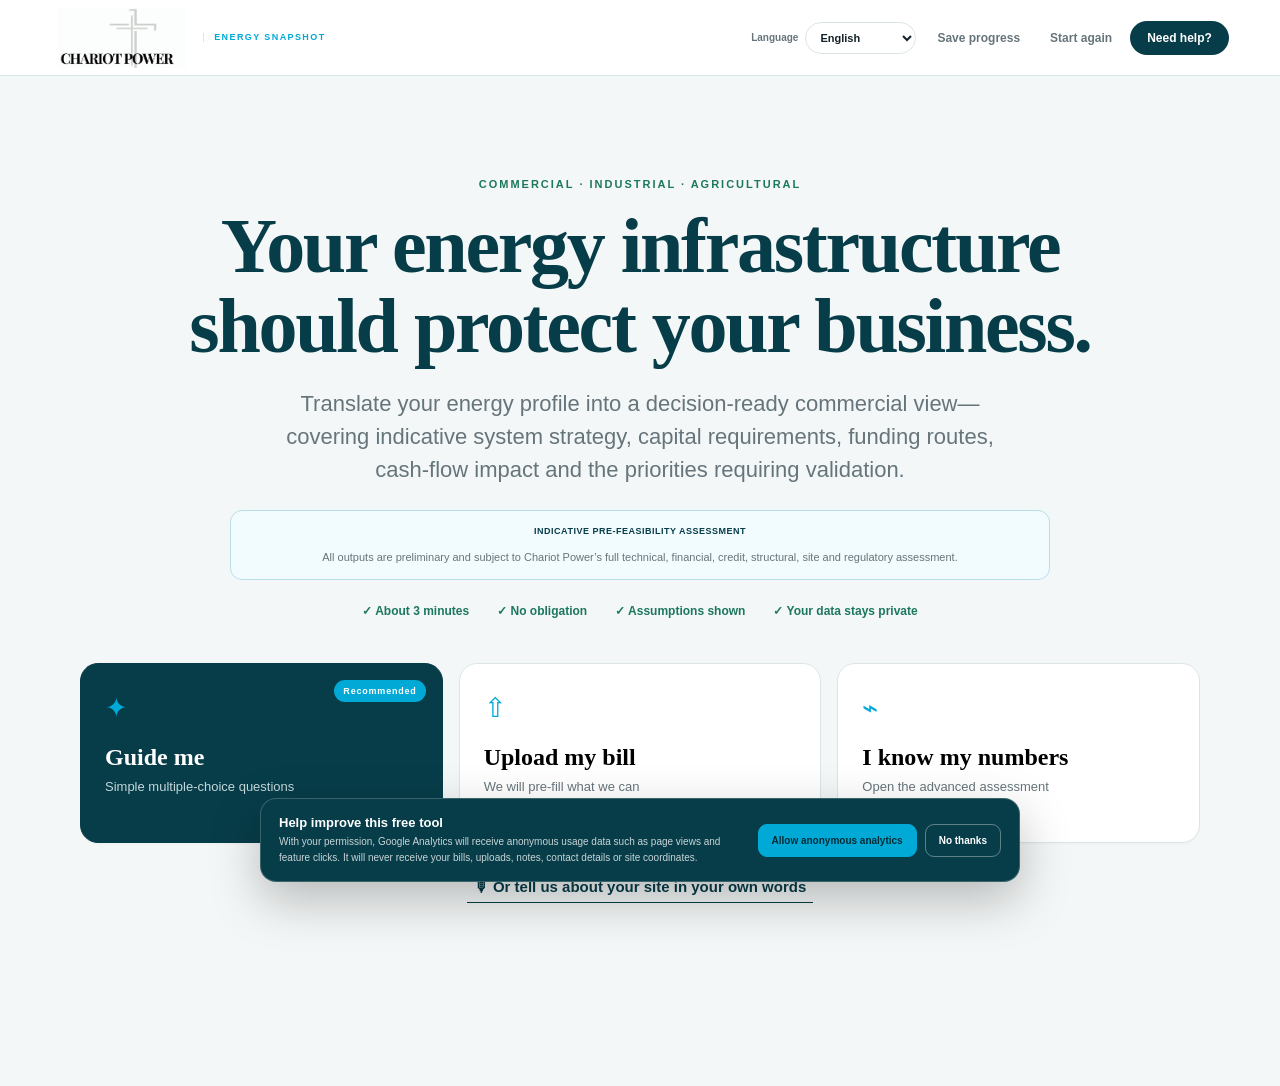
==== commit 7426a232: "Connect consent-based analytics and update solar copy" ====
--- a/index.html
+++ b/index.html
@@ -11,7 +11,7 @@
   <meta property="og:image" content="og-image.png">
   <link rel="manifest" href="manifest.webmanifest">
   <link rel="icon" href="chariot-logo.svg">
-  <link rel="stylesheet" href="styles.css?v=20260901j">
+  <link rel="stylesheet" href="styles.css?v=20260902k">
 <style>
 .stat-row{display:flex;justify-content:space-between;gap:12px;padding:7px 0;border-bottom:1px solid rgba(0,0,0,.06);font-size:13px}
 .stat-row:last-of-type{border-bottom:0}
@@ -151,9 +151,9 @@
                 <div id="mapTools" class="map-tools" hidden aria-label="Site mapping tools"><button type="button" data-map-tool="freehand">✏️ Freehand area</button><button type="button" data-map-tool="rectangle">▭ Rectangle</button><label class="map-pin-type"><span>Pin type</span><select id="pinType"><option value="inverter">Inverter</option><option value="battery">Battery</option><option value="grid">Grid point</option><option value="critical">Critical load</option></select></label><button type="button" data-map-tool="marker">📍 Drop pin</button><button type="button" data-map-tool="polyline">📏 Measure cable run</button><button type="button" data-map-tool="clear">↺ Clear</button></div>
                 <div id="mapReadout" class="map-readout" hidden></div>
                 <div id="solarResourceCard" class="solar-resource-card" hidden>
-                  <div><strong>Free solar-resource check</strong><p>With your permission, retrieve measured long-term solar data for these coordinates from PVGIS, falling back to NASA POWER. Your coordinates leave this browser only when you press the button.</p></div>
+                  <div><strong>Free solar-resource check</strong><p>With your permission, retrieve satellite-derived long-term solar climatology for these coordinates from NASA POWER. Your coordinates leave this browser only when you press the button.</p></div>
                   <button type="button" id="solarDataBtn">Retrieve free solar data</button>
-                  <div id="solarDataStatus" class="solar-data-status">Using the provincial average until you retrieve free solar data.</div>
+                  <div id="solarDataStatus" class="solar-data-status">Using the clearly labelled provincial fallback until you retrieve free solar data.</div>
                   <div class="source-links"><a href="https://power.larc.nasa.gov/docs/services/api/" target="_blank" rel="noopener">NASA POWER API documentation</a><a href="https://joint-research-centre.ec.europa.eu/photovoltaic-geographical-information-system-pvgis/using-pvgis-5/api-non-interactive-service_en" target="_blank" rel="noopener">PVGIS API documentation</a><a id="pvgisLink" href="https://re.jrc.ec.europa.eu/pvg_tools/en/" target="_blank" rel="noopener">Validate in PVGIS</a></div>
                 </div>
               </div>
@@ -322,8 +322,13 @@
     <form method="dialog" id="meetingForm"><button class="dialog-close" aria-label="Close">×</button><div class="eyebrow">BOOK AN ENERGY REVIEW</div><h2>Choose a convenient starting point.</h2><label for="meetingName">Your name</label><input id="meetingName" required placeholder="Full name"><label for="meetingCompany">Company</label><input id="meetingCompany" placeholder="Company or site"><label for="meetingContact">Phone or email</label><input id="meetingContact" required placeholder="How should we reach you?"><label for="meetingWindow">Preferred time</label><select id="meetingWindow"><option>Weekday morning</option><option>Weekday afternoon</option><option>As soon as possible</option></select><button class="primary-btn" id="requestMeetingBtn" type="button">Send meeting request →</button><p class="micro">This sends your preference to Chariot on WhatsApp. The team will confirm the meeting and provide the online link.</p></form>
   </dialog>
 
+  <aside id="analyticsConsent" class="analytics-consent" hidden role="dialog" aria-label="Analytics choice">
+    <div><strong data-analytics-title>Help improve this free tool</strong><p data-analytics-body>With your permission, Google Analytics will receive anonymous usage data such as page views and feature clicks. It will never receive your bills, uploads, notes, contact details or site coordinates.</p></div>
+    <div class="analytics-consent-actions"><button class="allow" type="button" data-analytics-allow>Allow anonymous analytics</button><button class="decline" type="button" data-analytics-decline>No thanks</button></div>
+  </aside>
   <template id="customLoadTemplate"><div class="custom-load-row"><input data-custom="name" placeholder="Equipment"><input data-custom="kw" type="number" min="0" placeholder="kW"><input data-custom="hours" type="number" min="0" max="24" placeholder="Hours/day"><button type="button" aria-label="Remove">×</button></div></template>
-  <script src="i18n.js?v=20260901j" defer></script>
-  <script src="app.js?v=20260901j" defer></script>
+  <script src="i18n.js?v=20260902k" defer></script>
+  <script src="app.js?v=20260902k" defer></script>
+  <script src="analytics.js?v=20260902k" defer></script>
 </body>
 </html>
--- a/styles.css
+++ b/styles.css
@@ -34,7 +34,7 @@
 
 /* --- layout corrections --- */
 .site-map{height:clamp(320px,46vh,470px)!important;width:100%;position:relative;z-index:0}
-.leaflet-container{width:100%!important;height:100%!important;background:#e9eeef}
+.leaflet-container{width:100%!important;background:#e9eeef}
 .live-panel{z-index:20}
 .form-column,.step,.location-box{min-width:0;max-width:100%}
 .source-links{display:flex;flex-wrap:wrap;gap:8px 18px;margin-top:10px}
@@ -49,3 +49,9 @@
   .map-tools button{width:100%;padding:13px 10px;font-size:11.5px}
   .source-links{flex-direction:column;gap:9px}
 }
+
+/* Geolocation repair + consent-based analytics */
+#siteMap.site-map.leaflet-container{height:clamp(320px,46vh,470px)!important;min-height:320px}
+.analytics-consent{position:fixed;z-index:10000;left:18px;right:18px;bottom:18px;max-width:760px;margin:auto;background:#073d49;color:#fff;border:1px solid rgba(255,255,255,.2);border-radius:16px;box-shadow:0 18px 50px rgba(0,0,0,.25);padding:16px 18px;display:grid;grid-template-columns:minmax(0,1fr) auto;gap:12px 18px;align-items:center}
+.analytics-consent[hidden]{display:none!important}.analytics-consent strong{display:block;font-size:13px;margin-bottom:4px}.analytics-consent p{margin:0;color:rgba(255,255,255,.78);font-size:10px;line-height:1.55}.analytics-consent-actions{display:flex;gap:8px;flex-wrap:wrap}.analytics-consent button{border:1px solid rgba(255,255,255,.35);border-radius:9px;padding:10px 13px;font-size:10px;font-weight:800;cursor:pointer}.analytics-consent .allow{background:#00a9d6;color:#032c36;border-color:#00a9d6}.analytics-consent .decline{background:transparent;color:#fff}
+@media(max-width:760px){#siteMap.site-map.leaflet-container{height:340px!important;min-height:340px}.analytics-consent{grid-template-columns:1fr;left:10px;right:10px;bottom:10px;padding:14px}.analytics-consent-actions button{flex:1;min-height:44px}}
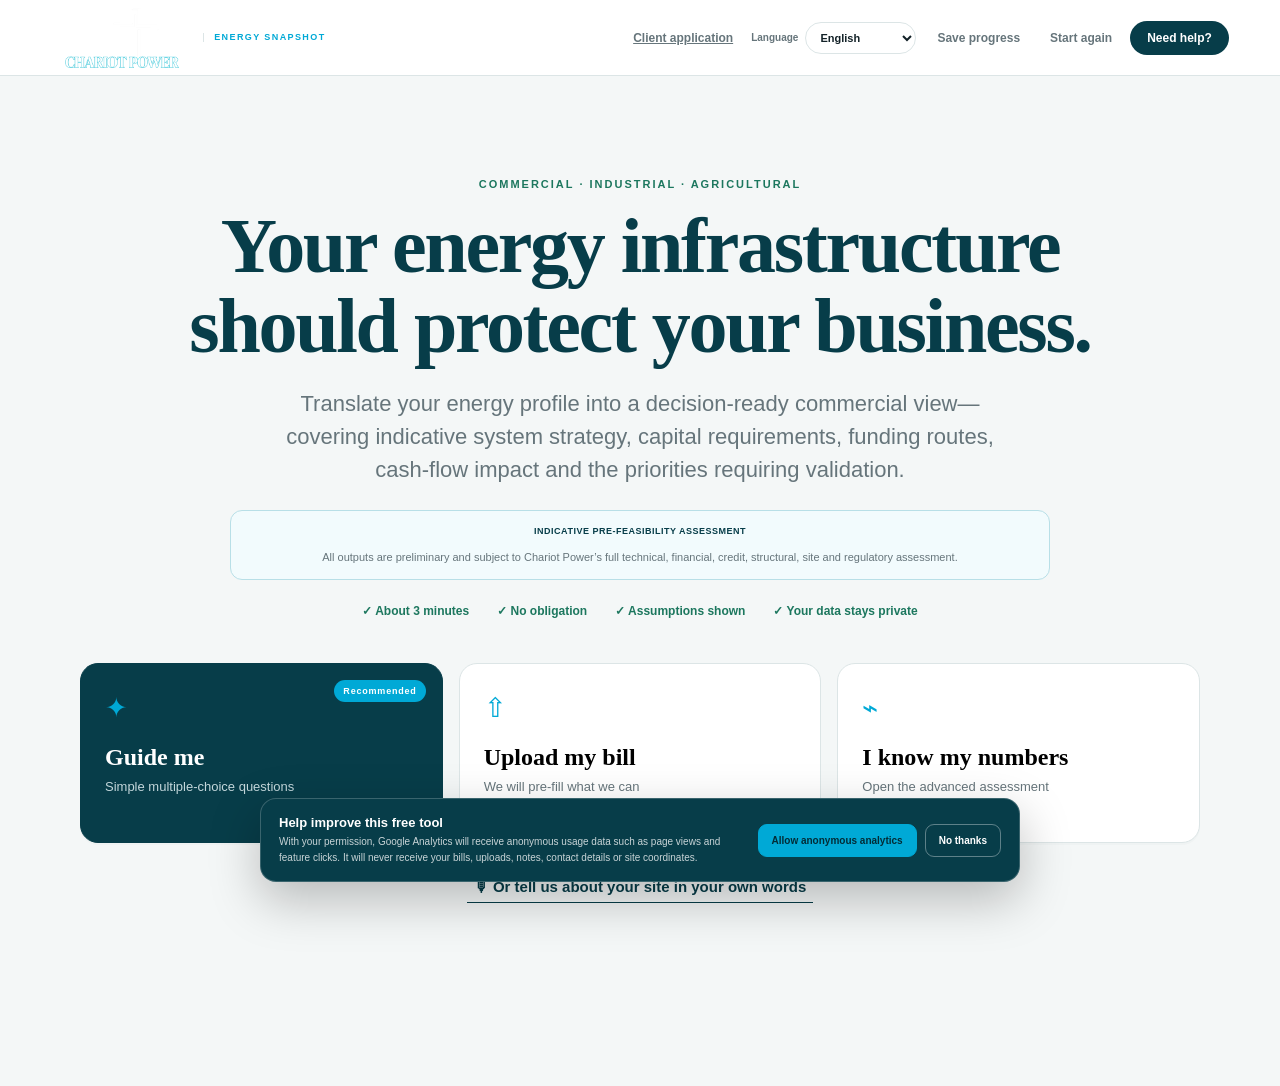
==== commit d6c94d15: "Create three focused Chariot energy assessment experiences" ====
--- a/index.html
+++ b/index.html
@@ -11,7 +11,7 @@
   <meta property="og:image" content="og-image.png">
   <link rel="manifest" href="manifest.webmanifest">
   <link rel="icon" href="chariot-logo.svg">
-  <link rel="stylesheet" href="styles.css?v=20260902k">
+  <link rel="stylesheet" href="styles.css?v=20260902p">
 <style>
 .stat-row{display:flex;justify-content:space-between;gap:12px;padding:7px 0;border-bottom:1px solid rgba(0,0,0,.06);font-size:13px}
 .stat-row:last-of-type{border-bottom:0}
@@ -31,10 +31,11 @@
   <a class="skip-link" href="#workspace">Skip to assessment</a>
   <header class="topbar">
     <a class="brand" href="#" aria-label="Chariot Energy Snapshot home">
-      <img class="brand-logo" src="chariot-logo.svg" alt="Chariot Power">
+      <img class="brand-logo" src="chariot-logo-transparent.png" alt="Chariot Power">
       <span class="brand-product">ENERGY SNAPSHOT</span>
     </a>
     <div class="top-actions">
+      <a class="text-btn" href="application.html">Client application</a>
       <label class="language-control" for="languageSelect"><span>Language</span><select id="languageSelect" aria-label="Language"><option value="en">English</option><option value="zu">isiZulu</option><option value="af">Afrikaans</option></select></label>
       <button class="text-btn" id="saveBtn" type="button">Save progress</button>
       <button class="text-btn" id="restartBtn" type="button">Start again</button>
@@ -148,7 +149,7 @@
                 <button class="location-btn" id="geoBtn" type="button">◎ Use my current location</button>
                 <p id="geoStatus" class="status-line">You can also choose a province below.</p>
                 <div id="siteMap" class="site-map" hidden aria-label="Satellite site map"></div>
-                <div id="mapTools" class="map-tools" hidden aria-label="Site mapping tools"><button type="button" data-map-tool="freehand">✏️ Freehand area</button><button type="button" data-map-tool="rectangle">▭ Rectangle</button><label class="map-pin-type"><span>Pin type</span><select id="pinType"><option value="inverter">Inverter</option><option value="battery">Battery</option><option value="grid">Grid point</option><option value="critical">Critical load</option></select></label><button type="button" data-map-tool="marker">📍 Drop pin</button><button type="button" data-map-tool="polyline">📏 Measure cable run</button><button type="button" data-map-tool="clear">↺ Clear</button></div>
+                <div id="mapTools" class="map-tools" hidden aria-label="Site mapping tools"><button type="button" data-map-tool="freehand">✏️ Freehand area</button><button type="button" data-map-tool="rectangle">▭ Rectangle</button><label class="map-pin-type"><span>Pin type</span><select id="pinType"><option value="solar">☀ Solar placement</option><option value="inverterBattery">▣ Inverter / battery</option><option value="grid">⚡ Eskom / grid connection</option><option value="generator">G Generator</option><option value="critical">! Critical loads</option><option value="cable">● Cable run point</option></select></label><button type="button" data-map-tool="marker">📍 Drop selected pin</button><button type="button" data-map-tool="polyline">📏 Measure cable run</button><button type="button" data-map-tool="clear">↺ Clear map</button></div>
                 <div id="mapReadout" class="map-readout" hidden></div>
                 <div id="solarResourceCard" class="solar-resource-card" hidden>
                   <div><strong>Free solar-resource check</strong><p>With your permission, retrieve satellite-derived long-term solar climatology for these coordinates from NASA POWER. Your coordinates leave this browser only when you press the button.</p></div>
@@ -259,37 +260,97 @@
             <div class="step-actions"><button class="ghost-btn back" type="button" data-back="3">← Back</button><button class="primary-btn next" type="button" data-next="5">View my snapshot →</button></div>
           </section>
 
-          <section class="step results-step" data-step="5">
-            <div class="result-hero">
-              <div><div class="result-brand result-brand-dark"><img src="chariot-logo-transparent.png" alt="Chariot Power"><span>ENERGY SNAPSHOT</span></div><div class="eyebrow light">INDICATIVE PRE-FEASIBILITY SNAPSHOT · SUBJECT TO FULL ASSESSMENT</div><h2 id="resultHeadline">A clearer energy path starts here.</h2><p id="resultSubhead"></p></div>
-              <div class="confidence-ring"><strong id="confidenceScore">—</strong><span>data confidence</span></div>
-            </div>
-            <div class="result-kpis" id="resultKpis"></div>
-            <div class="decision-card"><div><span>INDICATIVE ROUTE FOR FURTHER ASSESSMENT</span><h3 id="recommendation"></h3><p id="recommendationWhy"></p></div><div class="decision-badge" id="fitBadge"></div></div>
-            <div class="dashboard-grid">
-              <article class="chart-card wide"><header><div><span>20-YEAR CAPITAL DECISION</span><h3>What each route could cost</h3></div><div class="scenario-switch"><button class="active" data-scenario="base">Base</button><button data-scenario="conservative">Conservative</button><button data-scenario="upside">Upside</button></div></header><div id="costChart" class="chart"></div></article>
-              <article class="chart-card"><header><div><span>ENERGY MATCH</span><h3>Typical operating day</h3></div></header><div id="loadChart" class="chart"></div></article>
-              <article class="chart-card"><header><div><span>SOLUTION</span><h3>Proposed first configuration</h3></div></header><div id="systemSnapshot"></div></article><article class="chart-card"><header><div><span>STAGED ROADMAP</span><h3>Build now, remain ready for later</h3></div></header><div id="stagedPlan"></div></article>
-              <article class="chart-card wide"><header><div><span>MONTHLY ENERGY</span><h3>Consumption and solar generation through the year</h3></div></header><div id="monthlyChart" class="chart"></div></article>
-              <article class="chart-card"><header><div><span>YEAR-ONE CASH FLOW</span><h3>Where the value comes from</h3></div></header><div id="waterfallChart" class="chart"></div></article>
-              <article class="chart-card"><header><div><span>ENERGY FLOW</span><h3>How energy moves through the site</h3></div></header><div id="energyFlow"></div></article>
-              <article class="chart-card wide"><header><div><span>SENSITIVITY</span><h3>How tariff and production changes affect value</h3></div></header><div id="sensitivityMatrix"></div></article>
-              <article class="chart-card wide"><header><div><span>FINANCE COMPARISON</span><h3>Decision table</h3></div></header><div class="table-wrap"><table id="comparisonTable"></table></div></article>
-              <article class="chart-card"><header><div><span>STORAGE</span><h3>What the battery actually does</h3></div></header><div id="batteryInsight"></div></article>
-              <article class="chart-card"><header><div><span>SEQUENCE</span><h3>You do not have to do it all at once</h3></div></header><div id="stagedView"></div></article>
-              <article class="chart-card"><header><div><span>READINESS</span><h3>What we know</h3></div></header><div id="confidencePanel"></div></article>
-              <article class="chart-card"><header><div><span>NEXT REVIEW</span><h3>What could change this result</h3></div></header><div id="riskPanel"></div></article>
-            </div>
-
-            <div class="notes-card"><label for="clientNotes">Anything Chariot should know?</label><textarea id="clientNotes" rows="4" placeholder="Add operating constraints, planned equipment, landlord considerations, preferred timing or questions..."></textarea></div>
-
-            <div class="action-layer">
-              <div><span>NEXT STEP</span><h2>Progress from indicative opportunity to an investment-ready assessment.</h2><p>Chariot will validate the data, site, technical solution, regulatory requirements and funding structure with you before any commercial commitment.</p></div>
+          <section class="step results-step executive-view" data-step="5" id="decisionCockpit">
+            <div class="cockpit-toolbar" aria-label="Results view controls">
+              <div class="view-switch" role="group" aria-label="Analysis depth">
+                <button class="active" type="button" data-result-view="executive">Executive View</button>
+                <button type="button" data-result-view="detailed">Detailed Analysis</button>
+              </div>
+              <span class="assessment-status"><i></i> Indicative assessment · validation required</span>
+            </div>
+
+            <header class="decision-hero">
+              <div class="decision-hero-copy">
+                <div class="result-brand result-brand-dark"><img src="chariot-logo-transparent.png" alt="Chariot Power"><span>ENERGY INVESTMENT SNAPSHOT</span></div>
+                <div class="eyebrow light">EXECUTIVE DECISION COCKPIT · SUBJECT TO FULL ASSESSMENT</div>
+                <h2 id="resultHeadline">A clearer energy path starts here.</h2>
+                <p id="resultSubhead"></p>
+                <div class="recommendation-strip">
+                  <div><span>RECOMMENDED STRUCTURE TO VALIDATE</span><strong id="recommendation"></strong></div>
+                  <div class="decision-badge" id="fitBadge"></div>
+                </div>
+                <p class="recommendation-rationale" id="recommendationWhy"></p>
+              </div>
+              <div class="score-cluster" aria-label="Opportunity and readiness scores">
+                <div class="premium-score"><span>Energy Opportunity</span><strong id="opportunityScore">—</strong><small id="opportunityStatus">Calculating</small></div>
+                <div class="premium-score"><span>Finance Readiness</span><strong id="financeScore">—</strong><small id="financeStatus">Calculating</small></div>
+              </div>
+            </header>
+
+            <div class="confidence-disclosure"><span id="confidenceScore">—</span> model confidence · Each figure below identifies whether it is supplied, calculated or assumed.</div>
+
+            <section class="metric-section" aria-labelledby="primaryMetricsTitle">
+              <div class="section-heading"><div><span>PRIMARY METRICS</span><h3 id="primaryMetricsTitle">The investment case at a glance</h3></div><small>Indicative · subject to technical, commercial and credit assessment</small></div>
+              <div class="result-kpis" id="resultKpis"></div>
+            </section>
+
+            <div class="executive-grid">
+              <article class="chart-card investment-card executive-cost-card">
+                <header><div><span>20-YEAR CAPITAL DECISION</span><h3>Projected cumulative energy cost</h3><p>Compare the recommended structure with remaining grid-only and ownership routes.</p></div><div class="scenario-switch"><button class="active" type="button" data-scenario="base">Base</button><button type="button" data-scenario="conservative">Conservative</button><button type="button" data-scenario="upside">Optimistic</button></div></header>
+                <div id="costChart" class="chart"></div>
+                <div id="costDecisionSummary" class="chart-decision"></div>
+              </article>
+              <article class="funding-priority-card">
+                <span>FUNDING STRUCTURE</span><h3 id="fundingHeadline">Structure the project around cash flow</h3>
+                <div id="fundingSummary"></div>
+                <button class="text-action" type="button" data-result-view="detailed">Compare all funding routes →</button>
+              </article>
+            </div>
+
+            <section class="intelligence-section" aria-labelledby="intelligenceTitle">
+              <div class="section-heading"><div><span>SUPPORTING INTELLIGENCE</span><h3 id="intelligenceTitle">What supports the recommendation</h3></div></div>
+              <div class="intelligence-grid">
+                <article class="intel-card intel-chart"><span>LOAD MATCH</span><h4>Daytime energy fit</h4><div id="loadChart" class="chart compact-chart"></div><div id="loadMatchInsight" class="intel-foot"></div></article>
+                <article class="intel-card"><span>CASH FLOW</span><h4>Year-one operating impact</h4><div id="cashFlowInsight" class="intel-value"></div></article>
+                <article class="intel-card"><span>RESILIENCE</span><h4>Critical-load cover</h4><div id="resilienceInsight" class="intel-value"></div></article>
+                <article class="intel-card"><span>TARIFF EXPOSURE</span><h4>Grid-cost sensitivity</h4><div id="tariffInsight" class="intel-value"></div></article>
+                <article class="intel-card"><span>DATA QUALITY</span><h4>Decision confidence</h4><div id="dataQualityInsight" class="intel-value"></div></article>
+                <article class="intel-card site-intel-card"><span>SITE SNAPSHOT</span><h4 id="siteSnapshotTitle">Location awaiting confirmation</h4><div id="resultSiteMap" class="result-site-map" aria-label="Satellite site snapshot"></div><div id="siteSnapshotMeta" class="site-meta"></div></article>
+              </div>
+            </section>
+
+            <section class="advisor-section" aria-labelledby="advisorTitle">
+              <div><span>CHARIOT ADVISOR</span><h3 id="advisorTitle">Recommended next actions</h3><p>Prioritised from the information currently available.</p></div>
+              <div id="advisorRecommendations" class="advisor-list"></div>
+            </section>
+
+            <section class="detailed-analysis" aria-label="Detailed analysis">
+              <div class="detail-intro"><span>DETAILED ANALYSIS</span><h2>Technical and commercial working view</h2><p>Open this view when you need the supporting model, sensitivities and assumptions behind the executive recommendation.</p></div>
+              <div class="dashboard-grid">
+                <article class="chart-card"><header><div><span>SOLUTION</span><h3>Proposed first configuration</h3></div></header><div id="systemSnapshot"></div></article>
+                <article class="chart-card"><header><div><span>STAGED ROADMAP</span><h3>Build now, remain ready for later</h3></div></header><div id="stagedPlan"></div></article>
+                <article class="chart-card wide"><header><div><span>MONTHLY ENERGY</span><h3>Consumption and solar generation through the year</h3></div></header><div id="monthlyChart" class="chart"></div></article>
+                <article class="chart-card"><header><div><span>YEAR-ONE CASH FLOW</span><h3>Where the value comes from</h3></div></header><div id="waterfallChart" class="chart"></div></article>
+                <article class="chart-card"><header><div><span>ENERGY FLOW</span><h3>How energy moves through the site</h3></div></header><div id="energyFlow"></div></article>
+                <article class="chart-card wide"><header><div><span>SENSITIVITY</span><h3>How tariff and production changes affect value</h3></div></header><div id="sensitivityMatrix"></div></article>
+                <article class="chart-card wide"><header><div><span>FINANCE COMPARISON</span><h3>Decision table</h3></div></header><div class="table-wrap"><table id="comparisonTable"></table></div></article>
+                <article class="chart-card"><header><div><span>STORAGE</span><h3>What the battery actually does</h3></div></header><div id="batteryInsight"></div></article>
+                <article class="chart-card"><header><div><span>SEQUENCE</span><h3>You do not have to do it all at once</h3></div></header><div id="stagedView"></div></article>
+                <article class="chart-card"><header><div><span>READINESS</span><h3>What we know</h3></div></header><div id="confidencePanel"></div></article>
+                <article class="chart-card"><header><div><span>NEXT REVIEW</span><h3>What could change this result</h3></div></header><div id="riskPanel"></div></article>
+              </div>
+              <details class="assumptions-drawer"><summary><span>MODEL ASSUMPTIONS</span><b>Review the inputs behind this assessment</b><i>+</i></summary><div id="assumptionSummary"></div></details>
+              <div class="notes-card"><label for="clientNotes">Notes for Chariot’s review</label><textarea id="clientNotes" rows="4" placeholder="Add operating constraints, planned equipment, landlord considerations, preferred timing or questions..."></textarea></div>
+            </section>
+
+            <div class="action-layer premium-action-layer">
+              <div><span>MOVE TO VALIDATION</span><h2>Turn this opportunity into an investment-ready proposal.</h2><p>Chariot will validate the energy data, site, technical solution, regulatory requirements and funding structure before any commercial commitment.</p></div>
               <div class="action-buttons">
-                <button class="primary-btn" id="meetingBtn" type="button">Schedule an energy review →</button>
-                <button class="secondary-btn" id="whatsappBtn" type="button">Share with Chariot on WhatsApp</button>
-                <button class="secondary-btn" id="emailBtn" type="button">Send by email</button>
-                <button class="secondary-btn" id="printBtn" type="button">Print one-page board summary</button>
+                <button class="primary-btn" id="meetingBtn" type="button">Book an Energy Review →</button>
+                <button class="secondary-btn" id="proposalBtn" type="button">Request Formal Proposal</button>
+                <button class="secondary-btn" id="whatsappBtn" type="button">Share Snapshot via WhatsApp</button>
+                <button class="secondary-btn" id="emailBtn" type="button">Email Chariot</button>
+                <button class="secondary-btn" id="printBtn" type="button">Print / Save Board Summary</button>
               </div>
             </div>
             <p class="legal legal-strong"><strong>Important:</strong> Every output in this snapshot—including system sizing, generation, savings, costs, cash flow, NPV, IRR, payback, resilience and funding comparisons—is indicative only and subject to full assessment. This is not a quotation, credit offer, tax opinion, engineering design, regulatory approval or performance guarantee. Final outcomes require verified consumption data, site and structural assessment, detailed engineering, equipment selection, grid and regulatory review, credit approval, tax advice and signed commercial terms.</p>
@@ -315,7 +376,7 @@
   </main>
 
   <dialog id="helpDialog">
-    <form method="dialog"><button class="dialog-close" aria-label="Close">×</button><div class="eyebrow">WE’RE HERE TO HELP</div><h2>You do not need to know the technical answers.</h2><p>Use the guided questions, upload a bill, or send Chariot a short description. The team will verify everything before any proposal is issued.</p><a class="primary-btn" href="tel:+27661105578">Call +27 66 110 5578</a><a class="secondary-btn" href="https://wa.me/27661105578" target="_blank" rel="noopener">Open WhatsApp</a></form>
+    <form method="dialog"><button class="dialog-close" aria-label="Close">×</button><div class="eyebrow">WE’RE HERE TO HELP</div><h2>You do not need to know the technical answers.</h2><p>Use the guided questions, upload a bill, or send Chariot a short description. The team will verify everything before any proposal is issued.</p><a class="primary-btn" href="tel:+27661105578">Call +27 66 110 5578</a><a class="secondary-btn" href="mailto:admin@chariotpower.co.za">Email Chariot Power</a><a class="secondary-btn" href="https://wa.me/27661105578" target="_blank" rel="noopener">Open WhatsApp</a><a class="secondary-btn" href="application.html">Complete a client application</a></form>
   </dialog>
 
   <dialog id="meetingDialog">
@@ -327,8 +388,8 @@
     <div class="analytics-consent-actions"><button class="allow" type="button" data-analytics-allow>Allow anonymous analytics</button><button class="decline" type="button" data-analytics-decline>No thanks</button></div>
   </aside>
   <template id="customLoadTemplate"><div class="custom-load-row"><input data-custom="name" placeholder="Equipment"><input data-custom="kw" type="number" min="0" placeholder="kW"><input data-custom="hours" type="number" min="0" max="24" placeholder="Hours/day"><button type="button" aria-label="Remove">×</button></div></template>
-  <script src="i18n.js?v=20260902k" defer></script>
-  <script src="app.js?v=20260902k" defer></script>
-  <script src="analytics.js?v=20260902k" defer></script>
+  <script src="i18n.js?v=20260902p" defer></script>
+  <script src="app.js?v=20260902p" defer></script>
+  <script src="analytics.js?v=20260902p" defer></script>
 </body>
 </html>
--- a/styles.css
+++ b/styles.css
@@ -52,6 +52,21 @@
 
 /* Geolocation repair + consent-based analytics */
 #siteMap.site-map.leaflet-container{height:clamp(320px,46vh,470px)!important;min-height:320px}
+.chariot-map-pin{background:transparent!important;border:0!important}.chariot-map-pin span{display:grid;place-items:center;width:32px;height:32px;border:3px solid #fff;border-radius:50% 50% 50% 8px;transform:rotate(-45deg);background:var(--pin-colour);color:#fff;box-shadow:0 5px 16px rgba(5,35,29,.32)}.chariot-map-pin b{transform:rotate(45deg);font:900 13px/1 Arial,sans-serif}
 .analytics-consent{position:fixed;z-index:10000;left:18px;right:18px;bottom:18px;max-width:760px;margin:auto;background:#073d49;color:#fff;border:1px solid rgba(255,255,255,.2);border-radius:16px;box-shadow:0 18px 50px rgba(0,0,0,.25);padding:16px 18px;display:grid;grid-template-columns:minmax(0,1fr) auto;gap:12px 18px;align-items:center}
 .analytics-consent[hidden]{display:none!important}.analytics-consent strong{display:block;font-size:13px;margin-bottom:4px}.analytics-consent p{margin:0;color:rgba(255,255,255,.78);font-size:10px;line-height:1.55}.analytics-consent-actions{display:flex;gap:8px;flex-wrap:wrap}.analytics-consent button{border:1px solid rgba(255,255,255,.35);border-radius:9px;padding:10px 13px;font-size:10px;font-weight:800;cursor:pointer}.analytics-consent .allow{background:#00a9d6;color:#032c36;border-color:#00a9d6}.analytics-consent .decline{background:transparent;color:#fff}
 @media(max-width:760px){#siteMap.site-map.leaflet-container{height:340px!important;min-height:340px}.analytics-consent{grid-template-columns:1fr;left:10px;right:10px;bottom:10px;padding:14px}.analytics-consent-actions button{flex:1;min-height:44px}}
+
+/* Executive Decision Cockpit */
+.results-step{--cockpit-ink:#15251f;--cockpit-deep:#0d3328;--cockpit-green:#1f7457;--cockpit-accent:#2fb77c;--cockpit-paper:#f7f6f1;--cockpit-line:#dfe5df;background:#fbfaf6;border:0;padding:clamp(16px,3vw,34px);box-shadow:0 22px 70px rgba(20,45,35,.08)}
+.cockpit-toolbar{display:flex;align-items:center;justify-content:space-between;gap:16px;margin-bottom:14px}.view-switch{display:flex;background:#eceee9;border-radius:999px;padding:4px}.view-switch button{border:0;background:transparent;border-radius:999px;padding:9px 15px;color:#65736c;font-size:10px;font-weight:800;letter-spacing:.25px}.view-switch button.active{background:#fff;color:var(--cockpit-deep);box-shadow:0 4px 15px rgba(18,48,37,.08)}.assessment-status{font-size:9px;text-transform:uppercase;letter-spacing:1px;color:#718078;font-weight:800}.assessment-status i{display:inline-block;width:7px;height:7px;border-radius:50%;background:#d6a63b;margin-right:7px;box-shadow:0 0 0 4px rgba(214,166,59,.13)}
+.decision-hero{position:relative;overflow:hidden;background:linear-gradient(135deg,#0b2d24 0%,#124635 65%,#175844 100%);color:#fff;border-radius:24px;padding:clamp(25px,4vw,48px);display:grid;grid-template-columns:minmax(0,1.55fr) minmax(230px,.55fr);gap:clamp(28px,5vw,70px);box-shadow:0 25px 65px rgba(8,39,29,.2)}.decision-hero:after{content:"";position:absolute;width:420px;height:420px;border-radius:50%;right:-170px;top:-230px;background:radial-gradient(circle,rgba(72,197,139,.2),transparent 65%);pointer-events:none}.decision-hero-copy{position:relative;z-index:1}.decision-hero h2{font-family:var(--serif);font-size:clamp(32px,4.4vw,58px);font-weight:500;letter-spacing:-1.5px;line-height:1.02;margin:11px 0 14px;max-width:820px}.decision-hero-copy>p{max-width:800px;color:#c5d8d0;font-size:13px;line-height:1.65;margin:0}.recommendation-strip{margin-top:26px;padding:16px 18px;border:1px solid rgba(255,255,255,.16);background:rgba(255,255,255,.075);border-radius:15px;display:flex;justify-content:space-between;gap:18px;align-items:center;backdrop-filter:blur(8px)}.recommendation-strip span{display:block;font-size:8px;letter-spacing:1.25px;color:#92c9b5;font-weight:800}.recommendation-strip strong{display:block;font-family:var(--serif);font-size:23px;font-weight:600;margin-top:5px}.recommendation-rationale{font-size:10px!important;color:#9fbcb1!important;margin-top:10px!important}.decision-hero .decision-badge{background:#ddf5e9;color:#13593f;white-space:nowrap}.score-cluster{display:grid;gap:11px;align-content:center;position:relative;z-index:1}.premium-score{border:1px solid rgba(255,255,255,.16);background:rgba(255,255,255,.07);border-radius:18px;padding:21px 20px;backdrop-filter:blur(8px)}.premium-score span{display:block;text-transform:uppercase;letter-spacing:1.1px;color:#9bc7b7;font-size:8px;font-weight:800}.premium-score strong{display:block;font-family:var(--serif);font-size:46px;font-weight:500;line-height:1;margin:13px 0 8px}.premium-score strong:after{content:"/100";font-family:var(--sans);font-size:9px;color:#8db0a3;margin-left:4px}.premium-score small{font-size:10px;color:#d6e7e0}.confidence-disclosure{display:flex;justify-content:flex-end;gap:4px;color:#758078;font-size:9px;margin:9px 3px 0}.confidence-disclosure span{color:var(--cockpit-green);font-weight:900}
+.metric-section,.intelligence-section{padding:34px 0 6px}.section-heading{display:flex;justify-content:space-between;gap:18px;align-items:end;margin-bottom:15px}.section-heading span,.advisor-section>div>span,.funding-priority-card>span,.detail-intro>span{font-size:8px;letter-spacing:1.4px;color:var(--cockpit-green);font-weight:900}.section-heading h3,.advisor-section h3,.detail-intro h2{font-family:var(--serif);font-size:26px;color:var(--cockpit-ink);margin:5px 0 0;font-weight:600}.section-heading small{font-size:9px;color:#7d8881}.results-step .result-kpis{grid-template-columns:repeat(5,1fr);gap:10px;margin:0}.results-step .result-kpis>div{background:#fff;border:1px solid #e6e9e4;border-radius:15px;padding:18px 16px;box-shadow:0 8px 25px rgba(25,51,40,.035)}.results-step .result-kpis strong{font-family:var(--serif);font-size:22px;color:var(--cockpit-ink);font-weight:600}.results-step .result-kpis small{color:#728078;line-height:1.35}.results-step .result-kpis small i{display:inline-block;width:5px;height:5px;border-radius:50%;background:var(--cockpit-accent);margin-right:5px}
+.executive-grid{display:grid;grid-template-columns:minmax(0,1.65fr) minmax(260px,.65fr);gap:12px;margin-top:12px}.results-step .chart-card,.funding-priority-card,.intel-card{background:#fff;border:1px solid #e5e8e3;border-radius:18px;box-shadow:0 10px 30px rgba(25,51,40,.035)}.results-step .chart-card{padding:22px}.results-step .chart-card h3{font-family:var(--serif);color:var(--cockpit-ink);font-weight:600}.results-step .chart-card header p{font-size:10px;color:#7b8780;margin:0}.executive-cost-card .chart{height:310px}.chart-decision{display:grid;grid-template-columns:1fr auto;gap:3px 18px;border-top:1px solid #edf0eb;padding-top:15px;align-items:center}.chart-decision span{font-size:10px;color:#718078}.chart-decision strong{font-family:var(--serif);font-size:24px;color:var(--cockpit-deep);grid-row:1/3;grid-column:2}.chart-decision small{font-size:8px;color:#89948e}.funding-priority-card{padding:26px;background:linear-gradient(155deg,#fff,#f5f7f3);display:flex;flex-direction:column}.funding-priority-card h3{font-family:var(--serif);font-size:27px;line-height:1.08;color:var(--cockpit-ink);margin:8px 0 23px}.funding-route{border-bottom:1px solid #dfe5df;padding-bottom:15px;margin-bottom:9px}.funding-route span,.funding-facts span{display:block;font-size:8px;color:#7e8c84;text-transform:uppercase;letter-spacing:.5px}.funding-route strong{display:block;font-family:var(--serif);font-size:24px;color:var(--cockpit-green);margin-top:5px}.funding-facts>div{display:flex;justify-content:space-between;gap:12px;padding:10px 0;border-bottom:1px solid #e8ece7}.funding-facts b{font-size:11px;text-align:right;color:var(--cockpit-ink)}.funding-priority-card p{font-size:10px;color:#718078;line-height:1.55;margin:15px 0}.text-action{border:0;border-top:1px solid #dfe5df;background:transparent;color:var(--cockpit-green);padding:15px 0 0;text-align:left;font-size:10px;font-weight:900;margin-top:auto}
+.intelligence-grid{display:grid;grid-template-columns:repeat(3,1fr);gap:11px}.intel-card{padding:19px;min-height:190px}.intel-card>span{font-size:8px;letter-spacing:1.15px;color:var(--cockpit-green);font-weight:900}.intel-card h4{font-family:var(--serif);font-size:19px;color:var(--cockpit-ink);margin:5px 0 10px}.intel-chart{grid-row:span 2;min-height:390px}.compact-chart{height:240px}.intel-foot{display:flex;align-items:baseline;gap:7px;border-top:1px solid #edf0eb;padding-top:12px}.intel-foot b{font-family:var(--serif);font-size:25px;color:var(--cockpit-deep)}.intel-foot span{font-size:9px;color:#758078}.intel-value strong{display:block;font-family:var(--serif);font-size:30px;color:var(--cockpit-deep);font-weight:600;margin:16px 0 5px}.intel-value>span{display:block;color:#506159;font-size:11px;line-height:1.4}.intel-value small{display:block;color:#87918b;font-size:9px;line-height:1.45;margin-top:12px}.site-intel-card{grid-column:span 2;min-height:310px;padding:0;overflow:hidden;position:relative}.site-intel-card>span,.site-intel-card>h4{position:absolute;left:20px;z-index:500;background:rgba(10,42,32,.88);color:#fff;padding:6px 9px;border-radius:7px;backdrop-filter:blur(8px)}.site-intel-card>span{top:16px}.site-intel-card>h4{top:43px;font-size:15px;max-width:70%;white-space:nowrap;overflow:hidden;text-overflow:ellipsis}.result-site-map{height:235px;background:#dce3dd}.result-site-map.map-empty{display:grid;place-items:center;padding:30px;text-align:center}.result-site-map.map-empty b,.result-site-map.map-empty span{display:block}.result-site-map.map-empty b{font-family:var(--serif);font-size:18px}.result-site-map.map-empty span{font-size:10px;color:#718078;margin-top:7px}.site-meta{display:grid;grid-template-columns:repeat(3,1fr);gap:1px;background:#e8ebe7}.site-meta>div,.site-meta:not(:has(div)){background:#fff;padding:12px}.site-meta span{display:block;font-size:8px;color:#859089;text-transform:uppercase}.site-meta b{display:block;font-size:10px;margin-top:4px;color:var(--cockpit-ink)}
+.advisor-section{display:grid;grid-template-columns:.55fr 1.45fr;gap:28px;margin:34px 0 12px;padding:28px;background:var(--cockpit-paper);border-radius:18px;border:1px solid #e2e6df}.advisor-section>div>p{font-size:10px;color:#78847d}.advisor-list{display:grid;grid-template-columns:repeat(2,1fr);gap:8px}.advisor-list>div{display:flex;gap:12px;background:#fff;border-radius:12px;padding:15px;border:1px solid #e8ebe6}.advisor-list>div>span{width:26px;height:26px;display:grid;place-items:center;border-radius:50%;background:#e6f4ed;color:var(--cockpit-green);font-size:8px;font-weight:900;flex:none}.advisor-list b{font-size:11px;color:var(--cockpit-ink)}.advisor-list p{font-size:9px;color:#7b8780;line-height:1.45;margin:5px 0 0}
+.detailed-analysis{display:none;border-top:1px solid #dfe4de;margin-top:35px;padding-top:34px}.detailed-view .detailed-analysis{display:block}.detail-intro{margin-bottom:20px}.detail-intro p{font-size:11px;color:#78847d;max-width:720px}.assumptions-drawer{margin-top:12px;border:1px solid #e1e5e0;border-radius:15px;background:#fff;overflow:hidden}.assumptions-drawer summary{list-style:none;padding:18px;display:grid;grid-template-columns:1fr auto;gap:4px 12px;cursor:pointer}.assumptions-drawer summary::-webkit-details-marker{display:none}.assumptions-drawer summary span{font-size:8px;color:var(--cockpit-green);font-weight:900;letter-spacing:1px}.assumptions-drawer summary b{font-family:var(--serif);font-size:17px;color:var(--cockpit-ink);grid-column:1}.assumptions-drawer summary i{grid-column:2;grid-row:1/3;font-style:normal;font-size:20px;align-self:center}.assumptions-drawer[open] summary i{transform:rotate(45deg)}.assumptions-drawer>div{border-top:1px solid #e7eae6;padding:18px}.assumption-table{display:grid;grid-template-columns:repeat(2,1fr);gap:1px;background:#e8ebe7}.assumption-table>div{background:#fff;padding:11px}.assumption-table span,.assumption-table b,.assumption-table i{display:block}.assumption-table span{font-size:8px;text-transform:uppercase;color:#849088}.assumption-table b{font-size:12px;color:var(--cockpit-ink);margin:4px 0}.assumption-table i{font-style:normal;font-size:8px;color:#758078}.assumptions-drawer>div>p{font-size:9px;color:#7b8780}.premium-action-layer{background:linear-gradient(135deg,#0d3328,#174b3a);border-radius:20px;margin-top:30px;box-shadow:0 22px 55px rgba(13,51,40,.15)}.premium-action-layer .primary-btn{background:#43c78b;color:#092d22}.premium-action-layer .primary-btn:hover{background:#61d69e}
+@media(max-width:1050px){.results-step .result-kpis{grid-template-columns:repeat(3,1fr)}.executive-grid{grid-template-columns:1fr}.funding-priority-card{min-height:0}.intelligence-grid{grid-template-columns:repeat(2,1fr)}.intel-chart{grid-row:auto}.site-intel-card{grid-column:span 2}}
+@media(max-width:760px){.results-step{padding:12px 9px}.cockpit-toolbar{align-items:flex-start;flex-direction:column}.assessment-status{padding-left:5px}.decision-hero{grid-template-columns:1fr;padding:24px 19px;border-radius:18px}.decision-hero h2{font-size:34px;letter-spacing:-.8px}.score-cluster{grid-template-columns:repeat(2,1fr)}.premium-score{padding:15px 13px}.premium-score strong{font-size:31px}.recommendation-strip{align-items:flex-start;flex-direction:column}.results-step .result-kpis{grid-template-columns:1fr 1fr}.section-heading{align-items:flex-start;flex-direction:column}.executive-cost-card .chart{height:245px}.intelligence-grid{grid-template-columns:1fr}.site-intel-card{grid-column:auto}.site-intel-card>h4{max-width:82%}.advisor-section{grid-template-columns:1fr;padding:20px}.advisor-list{grid-template-columns:1fr}.assumption-table{grid-template-columns:1fr}.premium-action-layer{padding:22px 18px}.chart-decision{grid-template-columns:1fr}.chart-decision strong{grid-column:1;grid-row:auto}.view-switch{width:100%}.view-switch button{flex:1}.results-step .result-brand-dark img{width:135px}}
+@media(max-width:430px){.results-step .result-kpis{grid-template-columns:1fr}.score-cluster{grid-template-columns:1fr}.premium-score{display:grid;grid-template-columns:1fr auto;align-items:end}.premium-score strong{grid-column:2;grid-row:1/3}.premium-score small{grid-column:1}.site-meta{grid-template-columns:1fr}.site-meta>div{padding:9px 12px}}
+@media print{.cockpit-toolbar,.detailed-analysis,.confidence-disclosure{display:none!important}.results-step .result-kpis{grid-template-columns:repeat(5,1fr)}.decision-hero{box-shadow:none}.executive-grid,.intelligence-grid{break-inside:avoid}.result-site-map{height:170px}.advisor-section{break-inside:avoid}}
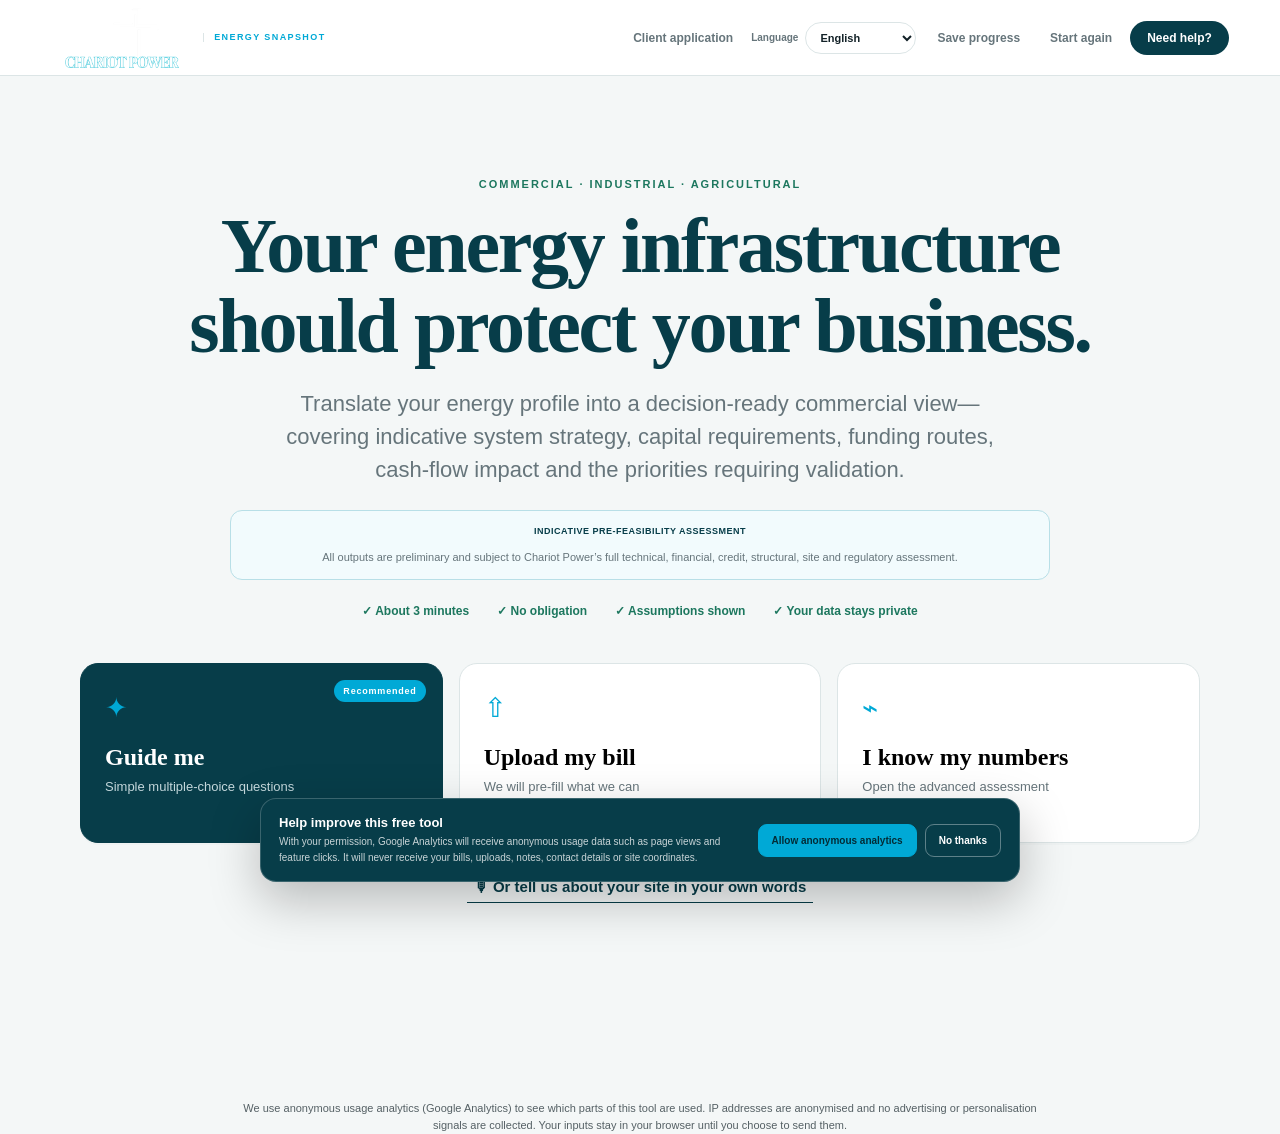
==== commit 54f1eda1: "Sales system: shared GA4 + Supabase lead capture on all three tools, weekly growth dashboard, privac" ====
--- a/index.html
+++ b/index.html
@@ -391,5 +391,7 @@
   <script src="i18n.js?v=20260902p" defer></script>
   <script src="app.js?v=20260902p" defer></script>
   <script src="analytics.js?v=20260902p" defer></script>
+<p style="font-size:11px;line-height:1.55;opacity:.7;margin:14px auto 0;max-width:860px;padding:0 18px;text-align:center;font-family:inherit">We use anonymous usage analytics (Google Analytics) to see which parts of this tool are used. IP addresses are anonymised and no advertising or personalisation signals are collected. Your inputs stay in your browser until you choose to send them.</p>
+<script src="chariot-track.js?v=1"></script>
 </body>
 </html>
--- a/styles.css
+++ b/styles.css
@@ -8,6 +8,7 @@
 /* Chariot brand, language selector and report identity */
 .topbar{height:auto;min-height:76px;padding-block:6px}.brand{gap:10px;min-width:0}.brand-logo{width:142px;height:60px;object-fit:contain;display:block}.brand-product{display:block!important;flex-direction:initial!important;font-size:9px;font-weight:800;letter-spacing:1.5px;color:var(--cyan);border-left:1px solid var(--line);padding-left:10px;white-space:nowrap}.language-control{display:flex;align-items:center;gap:7px;font-size:10px;font-weight:800;color:var(--muted);margin-right:3px}.language-control select{width:auto;min-width:96px;border-radius:999px;padding:8px 28px 8px 10px;background-color:#fff;font-size:11px}.result-brand{display:flex;align-items:center;gap:10px;background:#fff;border-radius:10px;padding:5px 10px;width:max-content;max-width:100%;margin-bottom:18px}.result-brand img{width:116px;height:46px;object-fit:contain}.result-brand span{color:var(--deep);font-size:8px;font-weight:800;letter-spacing:1.2px;border-left:1px solid var(--line);padding-left:9px}.translation-note{font-size:8px;color:var(--muted);margin-top:8px}
 @media(max-width:760px){.topbar{height:auto;min-height:64px;padding:4px 10px}.brand-logo{width:96px;height:46px}.brand-product{display:none!important}.language-control>span{display:none}.language-control select{min-width:82px;max-width:92px;padding:7px 23px 7px 8px}.top-actions{gap:3px}.help-btn{padding-inline:11px;font-size:10px}.result-brand img{width:96px;height:40px}}
+.top-actions a.text-btn{text-decoration:none}
 @media print{.result-brand{border:1px solid var(--line)}}
 .scope-notice{max-width:820px;margin:24px auto 0;padding:14px 18px;border:1px solid #b8dfe7;border-radius:12px;background:#f2fbfd;display:flex;align-items:center;justify-content:center;gap:10px 16px;flex-wrap:wrap;color:var(--deep);font-size:11px;line-height:1.5}.scope-notice strong{letter-spacing:.5px;text-transform:uppercase;font-size:9px}.scope-notice span{color:var(--muted)}.trust-row{margin-top:24px}.assessment-scope{max-width:1320px;margin:0 auto 12px;padding:11px 16px;border-radius:11px;background:#fff8e8;border:1px solid #ecd8a6;display:flex;gap:12px;align-items:center;font-size:10px;line-height:1.45;color:#6d5927}.assessment-scope b{white-space:nowrap;font-size:9px;letter-spacing:.7px}.legal-strong{background:#fff8e8;border:1px solid #ecd8a6;border-radius:10px;padding:12px;color:#66552d;font-size:9px}
 @media(max-width:760px){.assessment-scope{align-items:flex-start;flex-direction:column}.assessment-scope b{white-space:normal}.scope-notice{align-items:flex-start;text-align:left}}
